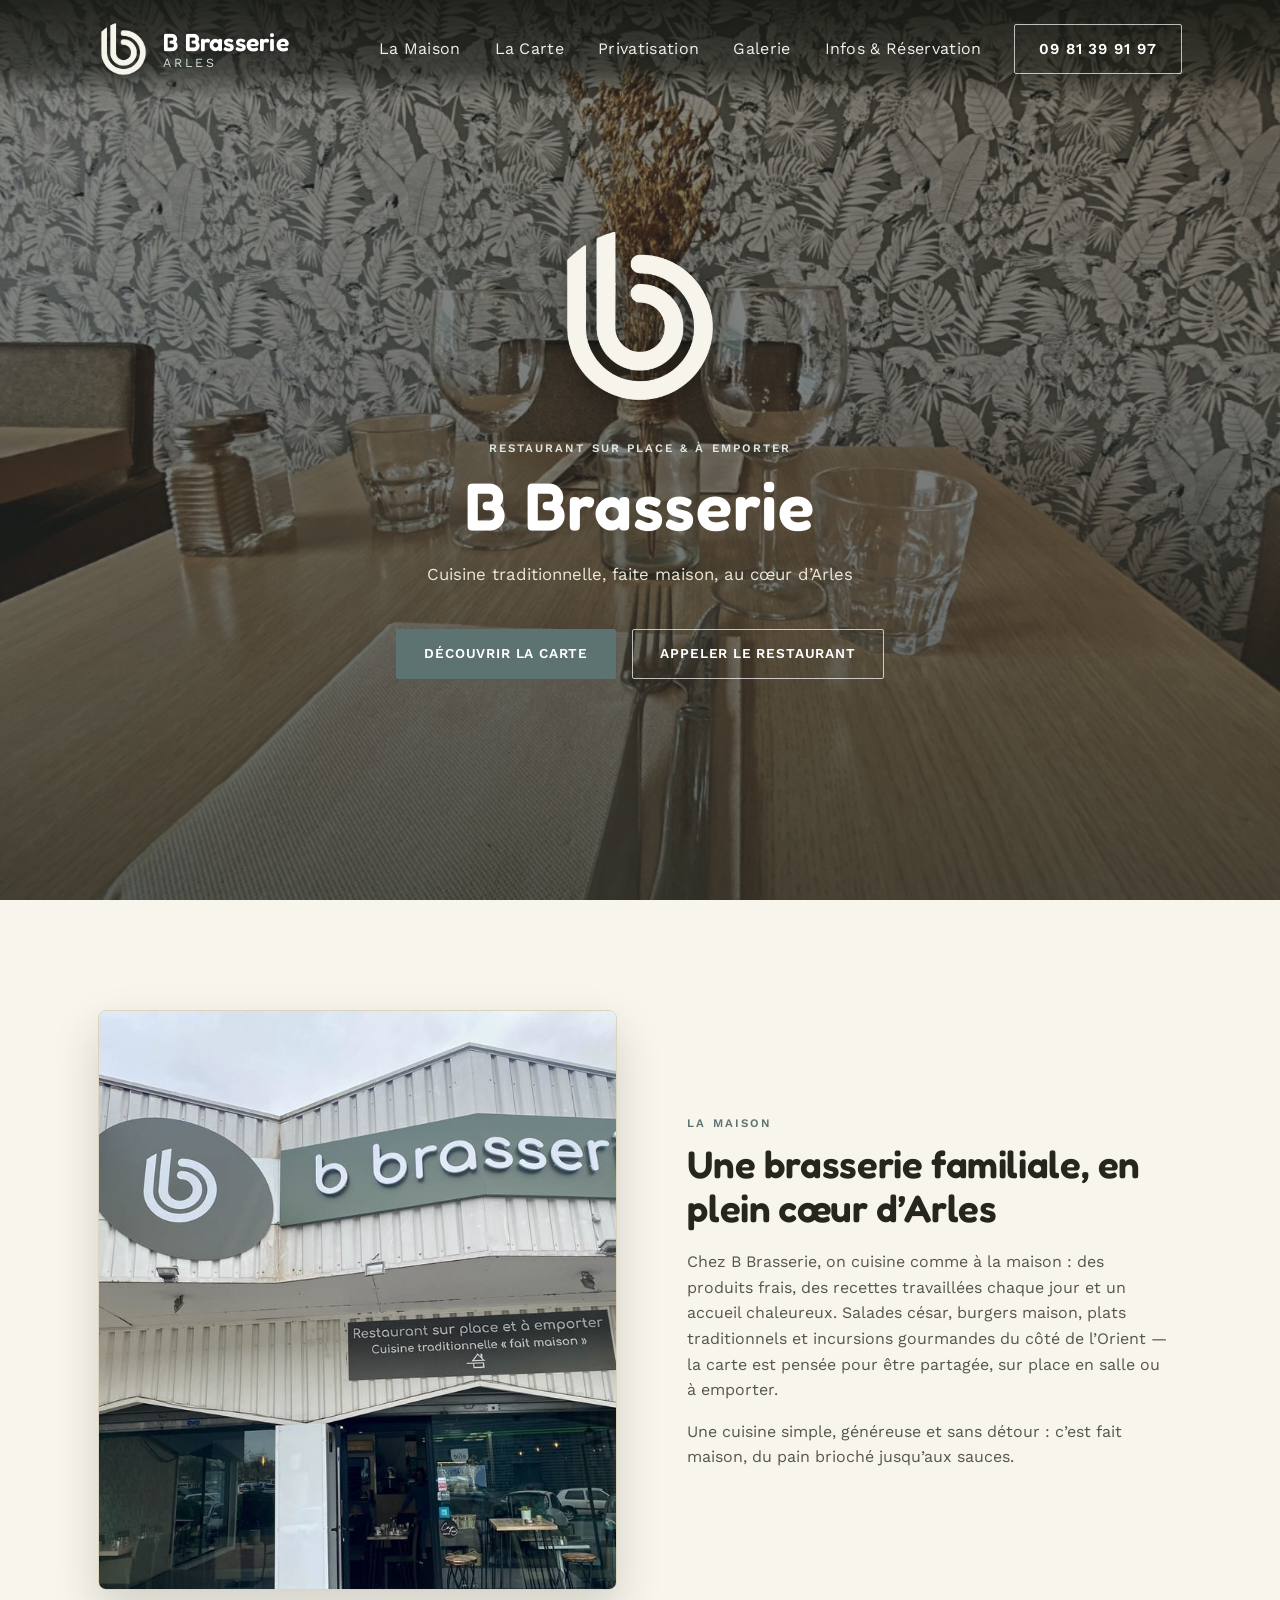
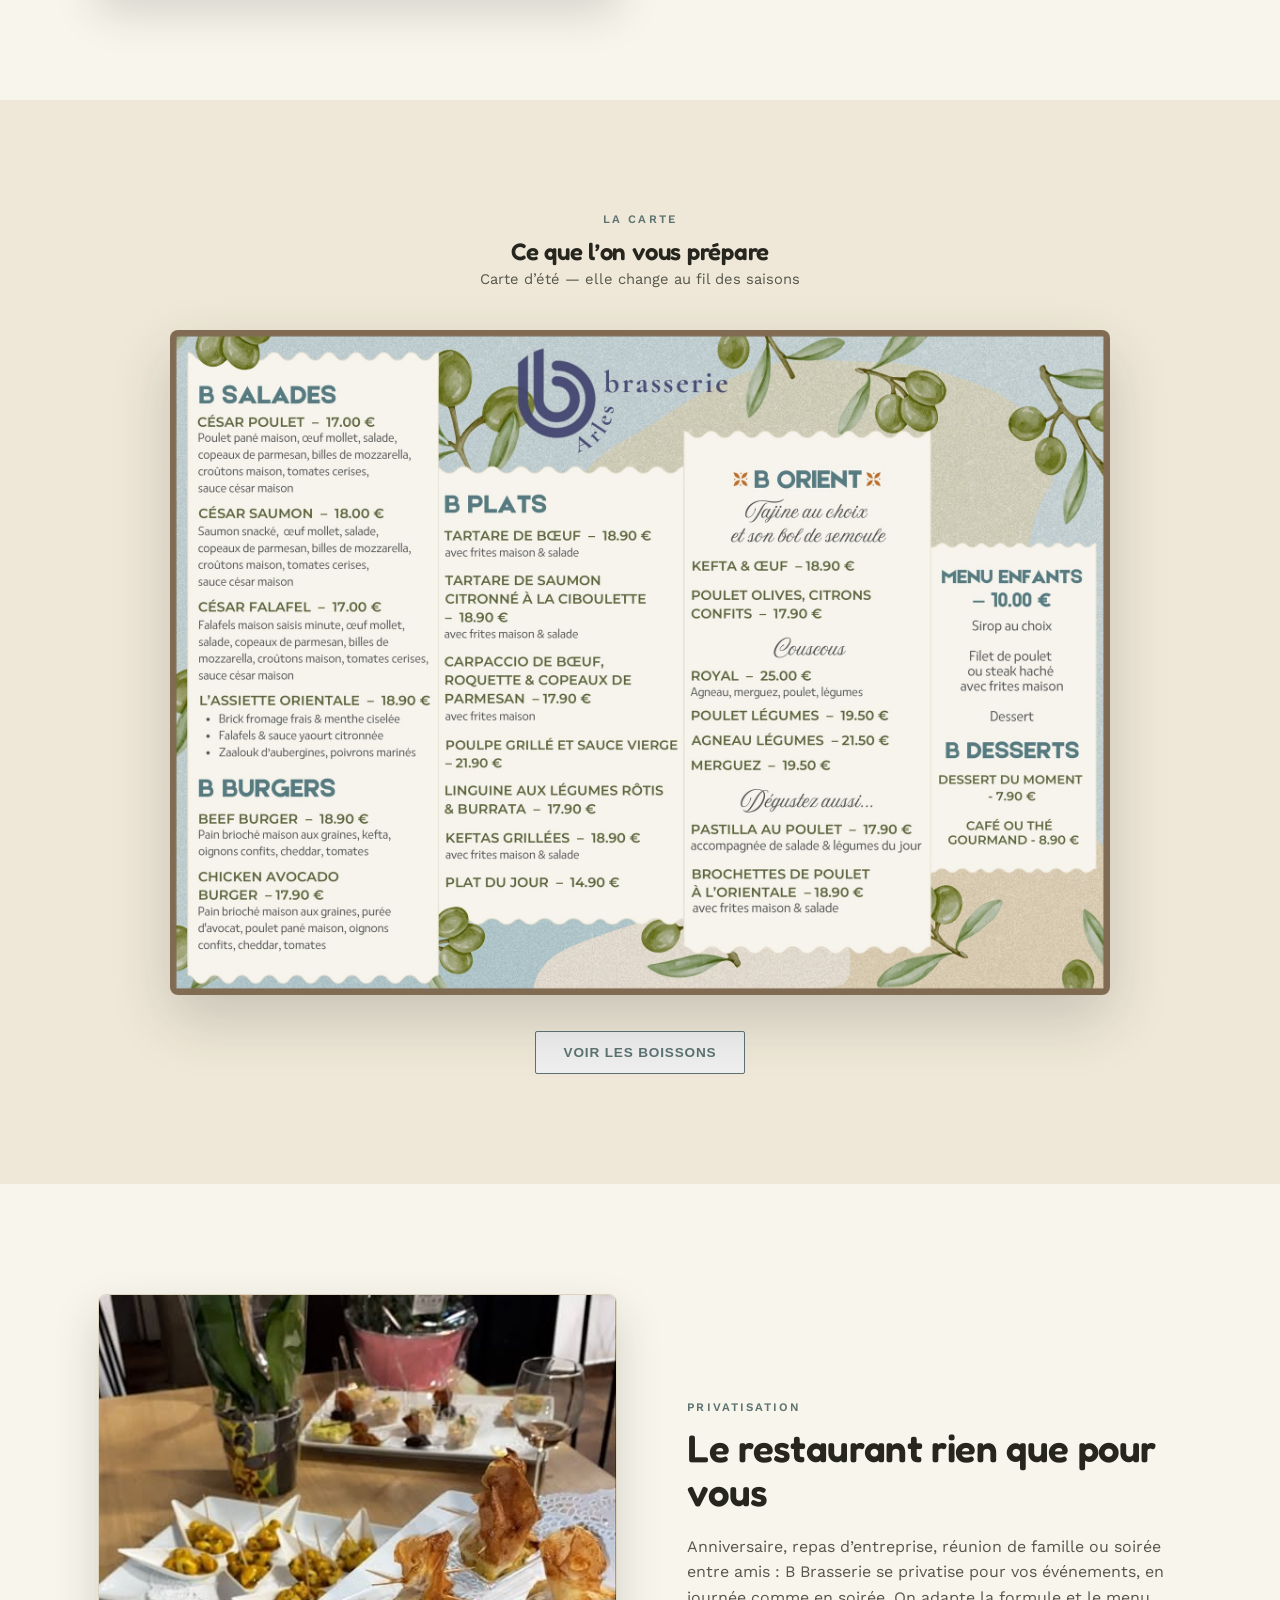
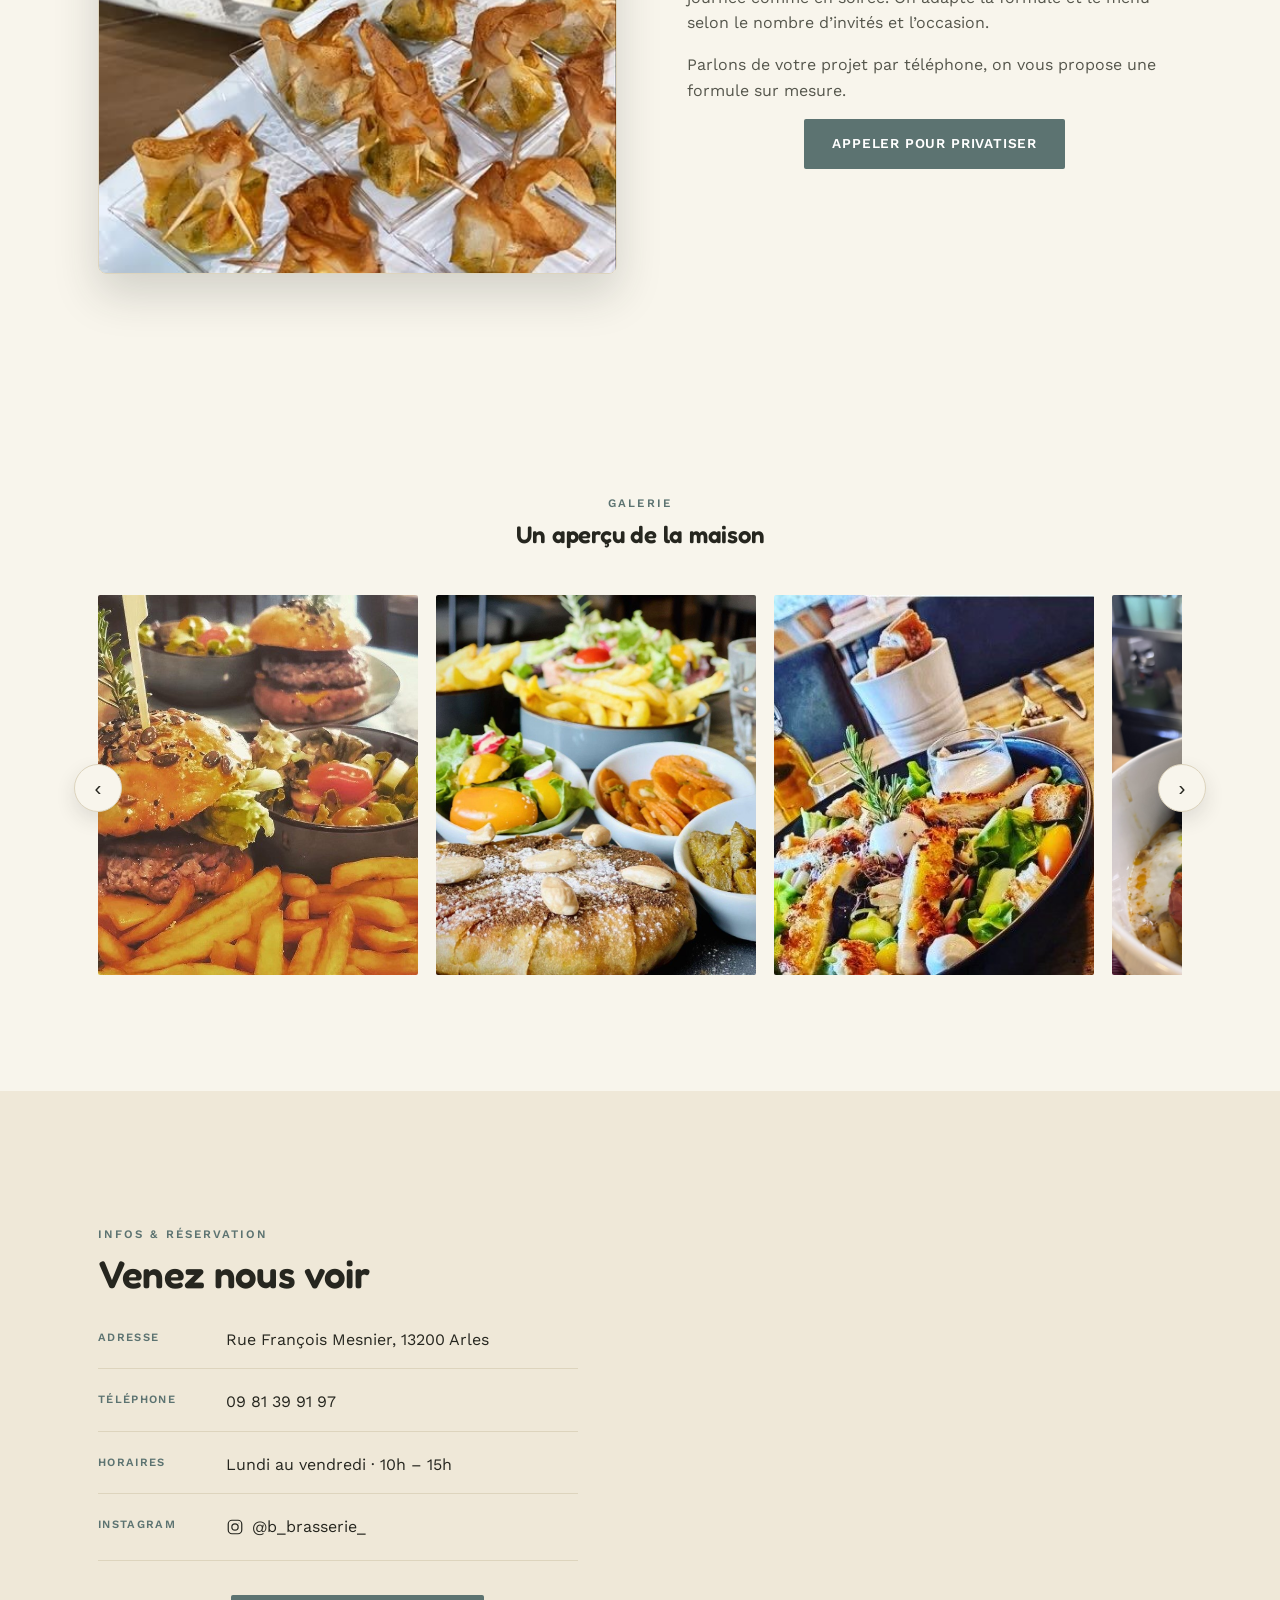
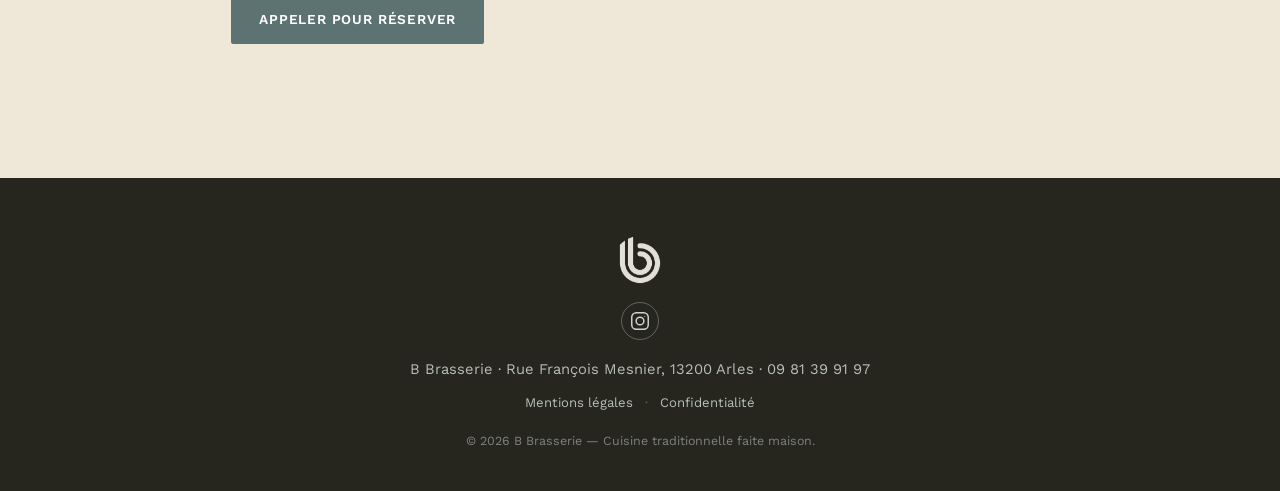
==== index.html @ cde65b8b "Site B Brasserie - version initiale" ====
<!DOCTYPE html>
<html lang="fr">
<head>
<meta charset="UTF-8">
<meta name="viewport" content="width=device-width, initial-scale=1.0">
<title>B Brasserie — Restaurant à Arles</title>
<meta name="description" content="B Brasserie, restaurant à Arles. Cuisine traditionnelle faite maison, sur place et à emporter. Salades, burgers, plats, cuisine d'Orient et desserts maison.">
<link rel="icon" type="image/png" href="images/logo-ink.png">
<link rel="preconnect" href="https://fonts.googleapis.com">
<link rel="preconnect" href="https://fonts.gstatic.com" crossorigin>
<link href="https://fonts.googleapis.com/css2?family=Fredoka:wght@400;500;600;700&family=Work+Sans:wght@300;400;500;600&display=swap" rel="stylesheet">
<link rel="stylesheet" href="css/style.css">
</head>
<body>

<header class="site-header" id="site-header">
  <div class="wrap header-inner">
    <a href="#accueil" class="brand">
      <img src="images/logo-cream.png" alt="B Brasserie" class="brand-mark brand-mark-light">
      <img src="images/logo-ink.png" alt="" aria-hidden="true" class="brand-mark brand-mark-dark">
      <span class="brand-text">
        <span class="brand-name">B Brasserie</span>
        <span class="brand-place">Arles</span>
      </span>
    </a>

    <nav class="main-nav" id="main-nav">
      <a href="#maison">La Maison</a>
      <a href="#carte">La Carte</a>
      <a href="#privatisation">Privatisation</a>
      <a href="#galerie">Galerie</a>
      <a href="#infos">Infos &amp; Réservation</a>
    </nav>

    <a href="tel:0981399197" class="btn btn-ghost header-call">
      <span>09 81 39 91 97</span>
    </a>

    <button class="nav-toggle" id="nav-toggle" aria-label="Ouvrir le menu" aria-expanded="false">
      <span></span><span></span><span></span>
    </button>
  </div>
</header>

<main>

  <!-- HERO -->
  <section class="hero" id="accueil" style="background-image:url('images/salle-1.jpg')">
    <div class="hero-overlay"></div>
    <div class="hero-content">
      <img src="images/logo-cream.png" alt="" class="hero-mark" aria-hidden="true">
      <p class="eyebrow">Restaurant sur place &amp; à emporter</p>
      <h1>B Brasserie</h1>
      <p class="hero-sub">Cuisine traditionnelle, faite maison, au cœur d&rsquo;Arles</p>
      <div class="hero-actions">
        <a href="#carte" class="btn btn-solid">Découvrir la carte</a>
        <a href="tel:0981399197" class="btn btn-outline">Appeler le restaurant</a>
      </div>
    </div>
  </section>

  <!-- LA MAISON -->
  <section class="section" id="maison">
    <div class="wrap split">
      <div class="split-media split-photo">
        <img src="images/facade.jpg" alt="Façade du restaurant B Brasserie à Arles" loading="lazy">
      </div>
      <div class="split-text">
        <p class="eyebrow">La Maison</p>
        <h2>Une brasserie familiale, en plein cœur d&rsquo;Arles</h2>
        <p>Chez B Brasserie, on cuisine comme à la maison&nbsp;: des produits frais, des recettes travaillées chaque jour et un accueil chaleureux. Salades césar, burgers maison, plats traditionnels et incursions gourmandes du côté de l&rsquo;Orient — la carte est pensée pour être partagée, sur place en salle ou à emporter.</p>
        <p>Une cuisine simple, généreuse et sans détour&nbsp;: c&rsquo;est fait maison, du pain brioché jusqu&rsquo;aux sauces.</p>
      </div>
    </div>
  </section>

  <!-- LA CARTE -->
  <section class="section section-alt" id="carte">
    <div class="wrap">
      <p class="eyebrow center">La Carte</p>
      <h2 class="center">Ce que l&rsquo;on vous prépare</h2>
      <p class="center menu-flip-hint">Carte d&rsquo;été &mdash; elle change au fil des saisons</p>

      <div class="menu-flip" id="menu-flip">
        <div class="menu-flip-inner">
          <div class="menu-flip-face menu-flip-front">
            <img src="images/carte-p0.jpg" alt="Carte B Brasserie : salades, burgers, plats et cuisine d&rsquo;Orient" loading="lazy">
          </div>
          <div class="menu-flip-face menu-flip-back">
            <img src="images/carte-p1.jpg" alt="Carte B Brasserie : boissons, bières, vins et cafés" loading="lazy">
          </div>
        </div>
      </div>

      <div class="menu-flip-actions">
        <button type="button" class="btn btn-outline-dark" id="menu-flip-btn" aria-pressed="false">
          <span class="menu-flip-btn-label">Voir les boissons</span>
        </button>
      </div>
    </div>
  </section>

  <!-- PRIVATISATION -->
  <section class="section" id="privatisation">
    <div class="wrap split">
      <div class="split-media split-photo">
        <img src="images/privatisation.jpg" alt="Buffet dressé pour un événement privé chez B Brasserie" loading="lazy">
      </div>
      <div class="split-text">
        <p class="eyebrow">Privatisation</p>
        <h2>Le restaurant rien que pour vous</h2>
        <p>Anniversaire, repas d&rsquo;entreprise, réunion de famille ou soirée entre amis&nbsp;: B Brasserie se privatise pour vos événements, en journée comme en soirée. On adapte la formule et le menu selon le nombre d&rsquo;invités et l&rsquo;occasion.</p>
        <p>Parlons de votre projet par téléphone, on vous propose une formule sur mesure.</p>
        <div class="hero-actions">
          <a href="tel:0981399197" class="btn btn-solid">Appeler pour privatiser</a>
        </div>
      </div>
    </div>
  </section>

  <!-- GALERIE -->
  <section class="section" id="galerie">
    <div class="wrap">
      <p class="eyebrow center">Galerie</p>
      <h2 class="center">Un aperçu de la maison</h2>
      <div class="gallery-wrap">
        <button type="button" class="gallery-arrow gallery-arrow-prev" id="gallery-prev" aria-label="Photo précédente">&#8249;</button>
        <div class="gallery" id="gallery-track">
          <img src="images/burger.jpg" alt="Beef burger et frites maison" loading="lazy">
          <img src="images/plats.jpg" alt="Plats du jour et accompagnements" loading="lazy">
          <img src="images/salade-poulet.jpg" alt="Salade césar au poulet" loading="lazy">
          <img src="images/plat-burrata.jpg" alt="Pâtes burrata, tomates confites et olives" loading="lazy">
          <img src="images/plat-legumes-grilles.jpg" alt="Assiette de légumes grillés et sauce maison" loading="lazy">
          <img src="images/salle-2.jpg" alt="Salle du restaurant B Brasserie" loading="lazy">
          <img src="images/privatisation.jpg" alt="Buffet dressé pour un événement privé" loading="lazy">
        </div>
        <button type="button" class="gallery-arrow gallery-arrow-next" id="gallery-next" aria-label="Photo suivante">&#8250;</button>
      </div>
    </div>
  </section>

  <!-- INFOS & RESERVATION -->
  <section class="section section-alt" id="infos">
    <div class="wrap split split-reverse">
      <div class="split-text">
        <p class="eyebrow">Infos &amp; Réservation</p>
        <h2>Venez nous voir</h2>

        <dl class="info-list">
          <div>
            <dt>Adresse</dt>
            <dd>Rue François Mesnier, 13200 Arles</dd>
          </div>
          <div>
            <dt>Téléphone</dt>
            <dd><a href="tel:0981399197">09 81 39 91 97</a></dd>
          </div>
          <div>
            <dt>Horaires</dt>
            <dd>Lundi au vendredi &middot; 10h &ndash; 15h</dd>
          </div>
          <div>
            <dt>Instagram</dt>
            <dd>
              <a href="https://www.instagram.com/b_brasserie_/" class="social-link-inline" target="_blank" rel="noopener">
                <svg viewBox="0 0 24 24" width="18" height="18" fill="none" stroke="currentColor" stroke-width="1.6" stroke-linecap="round" stroke-linejoin="round"><rect x="3" y="3" width="18" height="18" rx="5"/><circle cx="12" cy="12" r="4.2"/><circle cx="17.2" cy="6.8" r=".6" fill="currentColor" stroke="none"/></svg>
                <span>@b_brasserie_</span>
              </a>
            </dd>
          </div>
        </dl>

        <div class="hero-actions">
          <a href="tel:0981399197" class="btn btn-solid">Appeler pour réserver</a>
        </div>
      </div>

      <div class="split-media">
        <iframe
          title="Localisation de B Brasserie, Rue François Mesnier, Arles"
          src="https://www.google.com/maps?q=Rue+Fran%C3%A7ois+Mesnier,+13200+Arles&output=embed"
          loading="lazy"
          referrerpolicy="no-referrer-when-downgrade">
        </iframe>
      </div>
    </div>
  </section>

</main>

<footer class="site-footer">
  <div class="wrap footer-inner">
    <img src="images/logo-cream.png" alt="B Brasserie" class="footer-mark">
    <a href="https://www.instagram.com/b_brasserie_/" class="social-link" target="_blank" rel="noopener" aria-label="B Brasserie sur Instagram">
      <svg viewBox="0 0 24 24" width="22" height="22" fill="none" stroke="currentColor" stroke-width="1.6" stroke-linecap="round" stroke-linejoin="round"><rect x="3" y="3" width="18" height="18" rx="5"/><circle cx="12" cy="12" r="4.2"/><circle cx="17.2" cy="6.8" r=".6" fill="currentColor" stroke="none"/></svg>
    </a>
    <p>B Brasserie &middot; Rue François Mesnier, 13200 Arles &middot; 09 81 39 91 97</p>
    <p class="footer-links">
      <a href="mentions-legales.html">Mentions légales</a>
      <span aria-hidden="true">&middot;</span>
      <a href="confidentialite.html">Confidentialité</a>
    </p>
    <p class="footer-fine">&copy; <span id="year"></span> B Brasserie — Cuisine traditionnelle faite maison.</p>
  </div>
</footer>

<script src="js/script.js"></script>
</body>
</html>
---- css/style.css ----
/* ---------- Tokens ---------- */
:root{
  --ink: #26261f;
  --ink-soft: #55564c;
  --cream: #f8f5ec;
  --cream-2: #efe8d8;
  --sage: #5c7371;
  --sage-dark: #435a58;
  --sage-light: #93a9a4;
  --line: #ddd4bd;
  --serif: "Fredoka", "Work Sans", sans-serif;
  --sans: "Work Sans", "Helvetica Neue", Arial, sans-serif;
  --container: 1140px;
  --radius: 2px;
}

*, *::before, *::after{ box-sizing: border-box; }
html{ scroll-behavior: smooth; }
body{
  margin:0;
  font-family: var(--sans);
  color: var(--ink);
  background: var(--cream);
  font-weight: 400;
  line-height: 1.6;
  -webkit-font-smoothing: antialiased;
}
img{ max-width:100%; display:block; }
a{ color: inherit; text-decoration: none; }
h1,h2,h3{ font-family: var(--serif); font-weight: 600; line-height: 1.15; margin: 0 0 .5em; color: var(--ink); letter-spacing: -.01em; }
p{ margin: 0 0 1em; color: var(--ink-soft); }

.wrap{
  max-width: var(--container);
  margin: 0 auto;
  padding: 0 28px;
}

.eyebrow{
  font-family: var(--sans);
  text-transform: uppercase;
  letter-spacing: .18em;
  font-size: .72rem;
  color: var(--sage);
  font-weight: 600;
  margin-bottom: .8em;
}
.center{ text-align:center; }
h2.center{ max-width: 640px; margin-left:auto; margin-right:auto; }

/* ---------- Buttons ---------- */
.btn{
  display:inline-flex;
  align-items:center;
  justify-content:center;
  padding: .95em 2em;
  font-size: .85rem;
  letter-spacing: .06em;
  text-transform: uppercase;
  font-weight: 600;
  border-radius: var(--radius);
  border: 1px solid transparent;
  transition: background .25s ease, color .25s ease, border-color .25s ease;
  cursor:pointer;
}
.btn-solid{ background: var(--sage); color:#fff; }
.btn-solid:hover{ background: var(--sage-dark); }
.btn-outline{ border-color: rgba(255,255,255,.7); color:#fff; }
.btn-outline:hover{ background: rgba(255,255,255,.12); }
.btn-outline-dark{ border-color: var(--sage); color: var(--sage); }
.btn-outline-dark:hover{ background: var(--sage); color:#fff; }
.btn-ghost{ border-color: var(--line); color: var(--ink); padding: .6em 1.3em; font-size:.78rem; }
.btn-ghost:hover{ border-color: var(--sage); color: var(--sage); }

/* ---------- Header ---------- */
.site-header{
  position: fixed;
  top:0; left:0; right:0;
  z-index: 100;
  background: linear-gradient(to bottom, rgba(20,22,17,.85) 0%, rgba(20,22,17,.55) 70%, rgba(20,22,17,0) 100%);
  transition: background .3s ease, box-shadow .3s ease, padding .3s ease;
  padding: 20px 0;
}
.site-header.is-scrolled{
  background: rgba(248,245,236,.95);
  backdrop-filter: blur(6px);
  box-shadow: 0 1px 0 var(--line);
  padding: 14px 0;
}
.header-inner{
  display:flex;
  align-items:center;
  gap: 32px;
}
.brand{ display:flex; align-items:center; gap:14px; margin-right:auto; }
.brand-mark{ height:58px; width:auto; object-fit:contain; transition: height .3s ease; filter: drop-shadow(0 1px 6px rgba(0,0,0,.35)); }
.brand-mark-dark{ display:none; filter:none; }
.site-header.is-scrolled .brand-mark{ height:46px; }
.site-header.is-scrolled .brand-mark-light{ display:none; }
.site-header.is-scrolled .brand-mark-dark{ display:block; }
.brand-text{ display:flex; flex-direction:column; line-height:1.15; }
.brand-name{ font-family: var(--serif); font-size: 1.55rem; font-weight:600; letter-spacing:.01em; color:#fff; transition: color .3s ease; text-shadow: 0 1px 6px rgba(0,0,0,.35); }
.site-header.is-scrolled .brand-name{ text-shadow:none; }
.brand-place{ font-size:.78rem; letter-spacing:.24em; text-transform:uppercase; color: #cfe0da; transition: color .3s ease; }

.main-nav{ display:flex; gap: 34px; }
.main-nav a{
  font-size:1rem;
  letter-spacing:.02em;
  color: rgba(255,255,255,.92);
  position:relative;
  padding: 4px 0;
  transition: color .3s ease;
}
.main-nav a:hover{ color: #fff; }

.header-call{ white-space:nowrap; border-color: rgba(255,255,255,.7); color:#fff; font-size:.95rem; padding: .75em 1.6em; }

.nav-toggle{
  display:none;
  flex-direction:column;
  justify-content:center;
  gap:6px;
  width:40px; height:40px;
  background:none; border:none; cursor:pointer;
  padding:0;
}
.nav-toggle span{ display:block; height:3px; background: #fff; border-radius:2px; transition: background .3s ease; }

/* Scrolled (solid) header state */
.site-header.is-scrolled .brand-name{ color: var(--ink); }
.site-header.is-scrolled .brand-place{ color: var(--sage); }
.site-header.is-scrolled .main-nav a{ color: var(--ink-soft); }
.site-header.is-scrolled .main-nav a:hover{ color: var(--sage-dark); }
.site-header.is-scrolled .header-call{ border-color: var(--line); color: var(--ink); }
.site-header.is-scrolled .nav-toggle span{ background: var(--ink); }

/* ---------- Hero ---------- */
.hero{
  position:relative;
  min-height: 100vh;
  background-size: cover;
  background-position: center;
  display:flex;
  align-items:center;
  justify-content:center;
  text-align:center;
  color:#fff;
}
.hero-overlay{
  position:absolute; inset:0;
  background: linear-gradient(180deg, rgba(38,44,40,.55) 0%, rgba(38,44,40,.62) 55%, rgba(38,44,40,.78) 100%);
}
.hero-content{
  position:relative;
  z-index:2;
  max-width: 620px;
  padding: 0 24px;
  display:flex;
  flex-direction:column;
  align-items:center;
}
.hero-mark{ height:190px; width:auto; object-fit:contain; margin-bottom: 28px; filter: drop-shadow(0 2px 14px rgba(0,0,0,.4)); }
.hero .eyebrow{ color: #dfe6e2; }
.hero h1{
  color:#fff;
  font-size: clamp(2.6rem, 6vw, 4.2rem);
  margin-bottom:.25em;
  letter-spacing:.01em;
}
.hero-sub{
  color: #ece7d8;
  font-size: 1.05rem;
  max-width: 460px;
  margin: 0 auto 2em;
}
.hero-actions{ display:flex; gap:16px; flex-wrap:wrap; justify-content:center; margin-top: .5em; }

/* ---------- Sections ---------- */
.section{ padding: 110px 0; }
.section-alt{ background: var(--cream-2); }

.split{
  display:grid;
  grid-template-columns: 1.05fr 1fr;
  gap: 70px;
  align-items:center;
}
.split-reverse .split-media{ order:2; }
.split-reverse .split-text{ order:1; }
.split-media img, .split-media iframe{
  width:100%;
  height: 460px;
  object-fit:cover;
  border-radius: var(--radius);
  border:0;
}

/* Featured photo treatment (La Maison, Privatisation) */
.split-photo img{
  height: 580px;
  border: 1px solid var(--line);
  border-radius: 8px;
  box-shadow: 0 20px 45px rgba(38,44,40,.18);
}
.split-text h2{ font-size: clamp(1.8rem, 3vw, 2.4rem); max-width: 480px; }
.split-text p{ max-width: 480px; }

/* ---------- Menu flip card ---------- */
.menu-flip-hint{ text-align:center; font-size:.92rem; margin-top:-.6em; margin-bottom:2.6em; }

.menu-flip{
  max-width: 940px;
  margin: 0 auto;
  perspective: 2200px;
}
.menu-flip-inner{
  position:relative;
  width:100%;
  aspect-ratio: 1000 / 707;
  transition: transform .9s cubic-bezier(.4,.15,.2,1);
  transform-style: preserve-3d;
  border-radius: 8px;
  box-shadow: 0 24px 60px rgba(38,44,40,.2);
}
.menu-flip.is-flipped .menu-flip-inner{ transform: rotateY(180deg); }

.menu-flip-face{
  position:absolute;
  inset:0;
  backface-visibility:hidden;
  -webkit-backface-visibility:hidden;
  border-radius:8px;
  overflow:hidden;
  background: var(--cream);
}
.menu-flip-face img{ width:100%; height:100%; object-fit:cover; display:block; }
.menu-flip-back{ transform: rotateY(180deg); }

.menu-flip-actions{ display:flex; justify-content:center; margin-top: 36px; }

/* ---------- Gallery ---------- */
.gallery-wrap{
  position:relative;
  margin-top: 46px;
}
.gallery{
  display:flex;
  gap: 18px;
  overflow-x:auto;
  scroll-snap-type: x mandatory;
  scroll-behavior:smooth;
  padding-bottom: 6px;
  scrollbar-width:none;
}
.gallery::-webkit-scrollbar{ display:none; }
.gallery img{
  flex:0 0 auto;
  width: 320px;
  height: 380px;
  object-fit:cover;
  border-radius: var(--radius);
  scroll-snap-align:start;
  transition: transform .5s ease;
}
.gallery img:hover{ transform: scale(1.03); }

.gallery-arrow{
  position:absolute;
  top:50%;
  translate: 0 -50%;
  width:48px; height:48px;
  border-radius:50%;
  border:1px solid var(--line);
  background: var(--cream);
  color: var(--ink);
  display:flex;
  align-items:center;
  justify-content:center;
  cursor:pointer;
  font-size:1.3rem;
  z-index:2;
  box-shadow: 0 8px 20px rgba(38,44,40,.12);
  transition: background .2s ease, color .2s ease, border-color .2s ease;
}
.gallery-arrow:hover{ background: var(--sage); border-color: var(--sage); color:#fff; }
.gallery-arrow-prev{ left:-24px; }
.gallery-arrow-next{ right:-24px; }

/* ---------- Info list ---------- */
.info-list{
  display:grid;
  gap: 20px;
  margin: 30px 0 34px;
  max-width: 480px;
}
.info-list > div{ display:flex; gap: 18px; border-bottom:1px solid var(--line); padding-bottom:16px; }
.info-list dt{
  font-size:.7rem;
  text-transform:uppercase;
  letter-spacing:.12em;
  color: var(--sage);
  font-weight:600;
  width: 110px;
  flex-shrink:0;
  padding-top:2px;
}
.info-list dd{ margin:0; font-size:1rem; color: var(--ink); }
.info-list dd a:hover{ color: var(--sage-dark); }

.social-link-inline{ display:inline-flex; align-items:center; gap:8px; color: var(--ink); }
.social-link-inline:hover{ color: var(--sage-dark); }

/* ---------- Footer ---------- */
.site-footer{
  background: var(--ink);
  color: #cfd6d1;
  padding: 56px 0 34px;
  text-align:center;
}
.footer-mark{ height:52px; width:auto; object-fit:contain; margin: 0 auto 16px; opacity:.9; }
.social-link{
  display:inline-flex;
  align-items:center;
  justify-content:center;
  width:38px; height:38px;
  border-radius:50%;
  border:1px solid rgba(207,214,209,.35);
  color:#cfd6d1;
  margin-bottom: 18px;
  transition: border-color .2s ease, color .2s ease;
}
.social-link:hover{ color:#fff; border-color: var(--sage-light); }
.footer-inner p{ color:#b7bdb7; margin: 0 0 6px; font-size:.92rem; }
.footer-links{ font-size:.82rem !important; margin-top:10px !important; }
.footer-links a{ color:#b7bdb7; }
.footer-links a:hover{ color:#fff; }
.footer-links span{ color:#5c6560; margin: 0 8px; }
.footer-fine{ font-size:.78rem !important; color:#7c837c !important; margin-top:18px !important; }

/* ---------- Legal pages ---------- */
.legal-page{ padding: 160px 0 110px; }
.legal-page .wrap{ max-width: 760px; }
.legal-page h1{ font-size: clamp(2rem, 4vw, 2.6rem); margin-bottom:.3em; }
.legal-page .updated{ color: var(--sage); font-size:.85rem; margin-bottom: 3em; }
.legal-page h2{ font-size: 1.3rem; margin-top: 2.2em; }
.legal-page p, .legal-page li{ color: var(--ink-soft); }
.legal-page ul{ padding-left: 1.2em; margin: 0 0 1em; }
.legal-page a{ color: var(--sage-dark); text-decoration: underline; }
.legal-page a:hover{ color: var(--sage); }

/* ---------- Responsive ---------- */
@media (max-width: 960px){
  .split{ grid-template-columns: 1fr; gap: 36px; }
  .split-reverse .split-media{ order:1; }
  .split-reverse .split-text{ order:2; }
  .gallery img{ width: 260px; height: 320px; }
  .split-photo img{ height: 440px; }
}

@media (max-width: 800px){
  .main-nav{
    position:absolute;
    top: 100%;
    left:0; right:0;
    background: var(--cream);
    flex-direction:column;
    gap:0;
    padding: 8px 28px 18px;
    box-shadow: 0 8px 16px rgba(0,0,0,.06);
    display:none;
  }
  .main-nav.is-open{ display:flex; }
  .main-nav a{ padding: 12px 0; border-bottom: 1px solid var(--line); color: var(--ink-soft) !important; }
  .header-call{ display:none; }
  .nav-toggle{ display:flex; }
  .section{ padding: 74px 0; }
  .split-media img, .split-media iframe{ height: 300px; }
  .split-photo img{ height: 320px; }
}

@media (max-width: 560px){
  .gallery img{ width: 220px; height: 270px; }
  .gallery-arrow{ width:40px; height:40px; font-size:1.1rem; }
  .gallery-arrow-prev{ left:4px; }
  .gallery-arrow-next{ right:4px; }
  .hero-actions{ flex-direction:column; width:100%; }
  .hero-actions .btn{ width:100%; }
  .info-list > div{ flex-direction:column; gap:4px; }
  .info-list dt{ width:auto; }
}
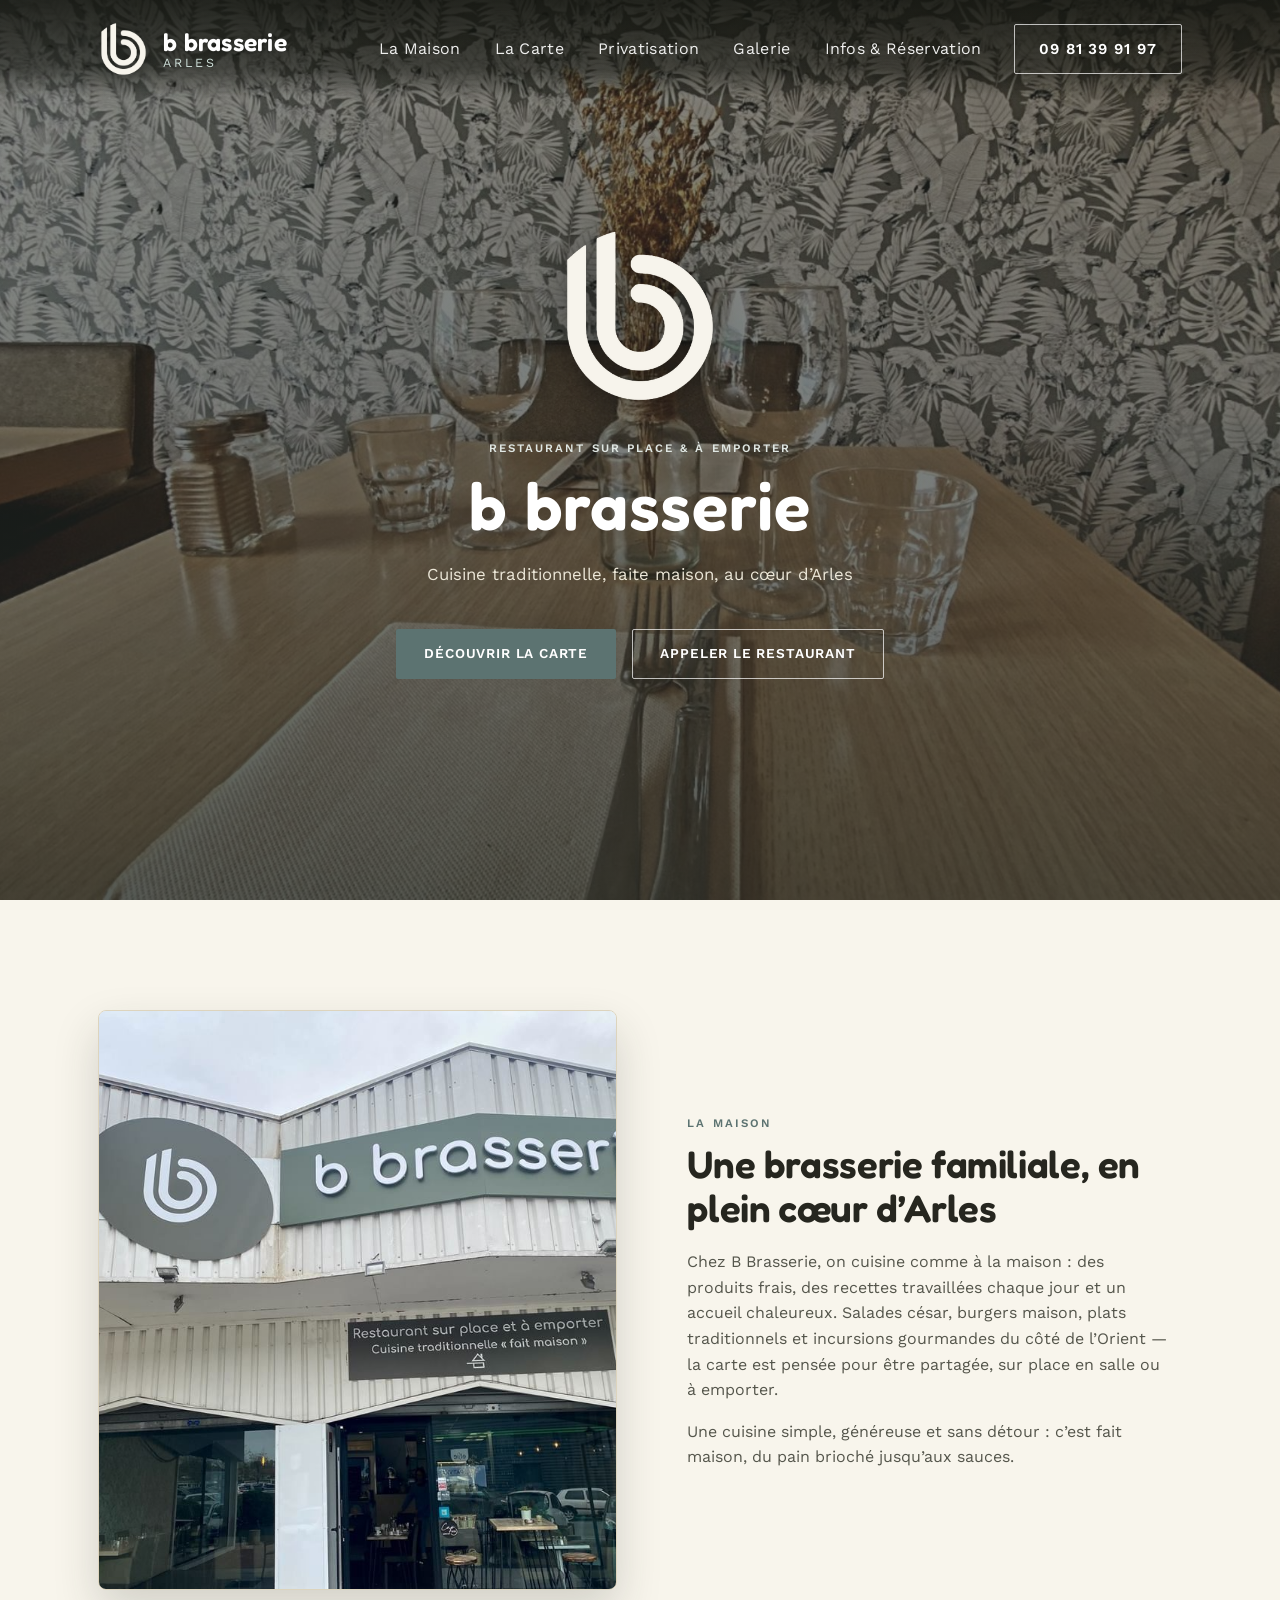
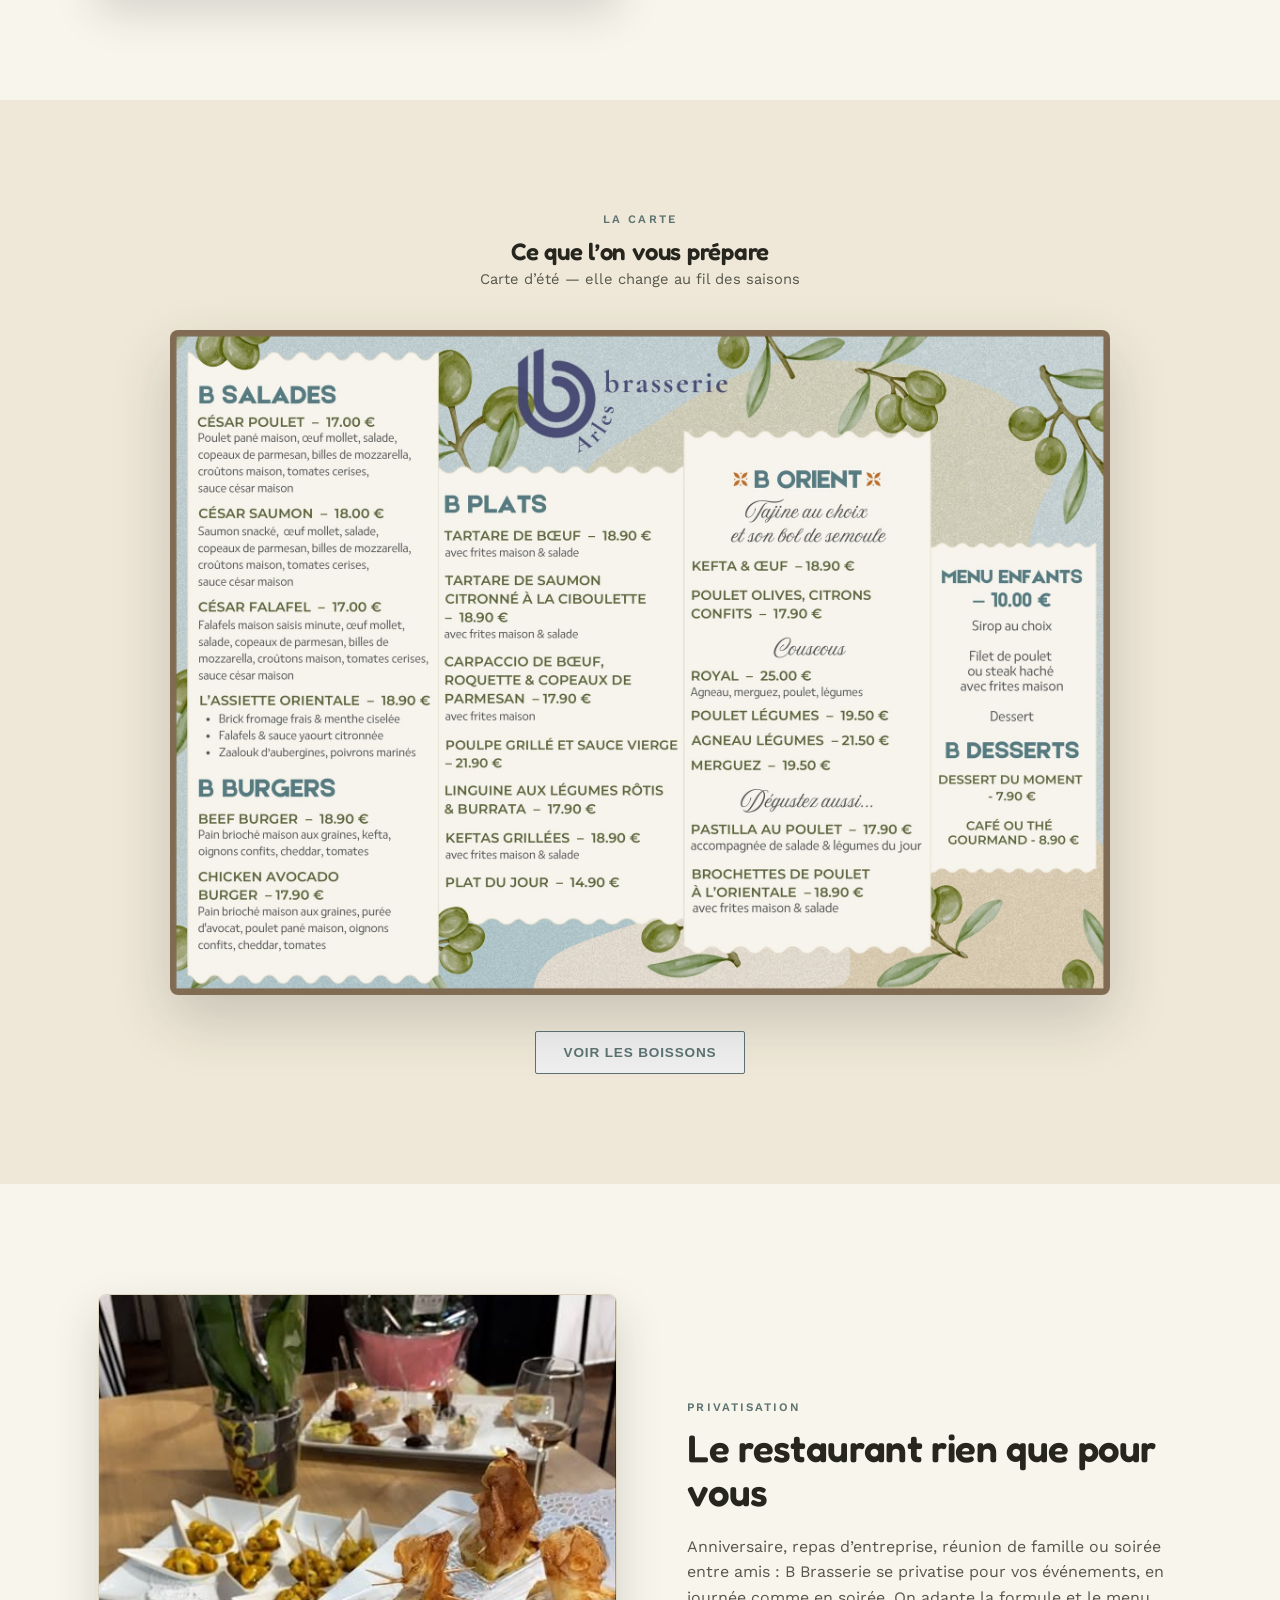
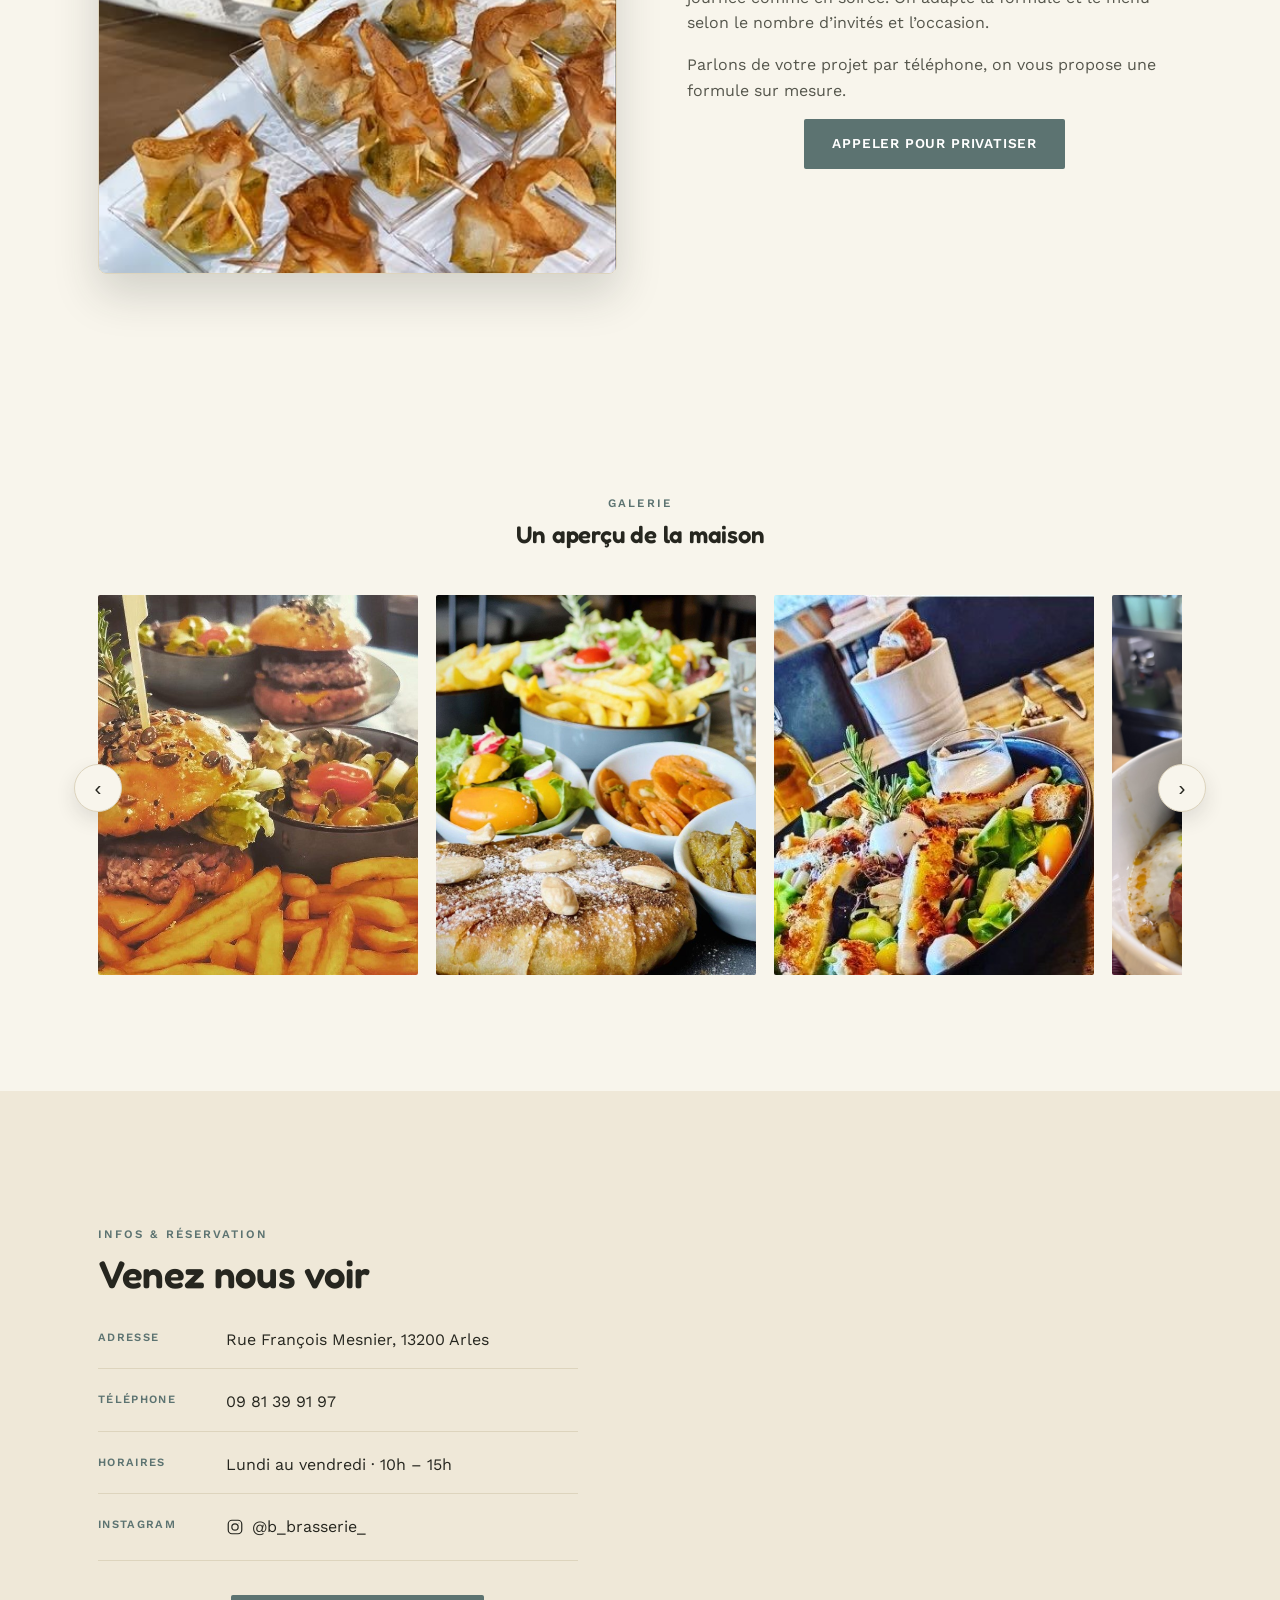
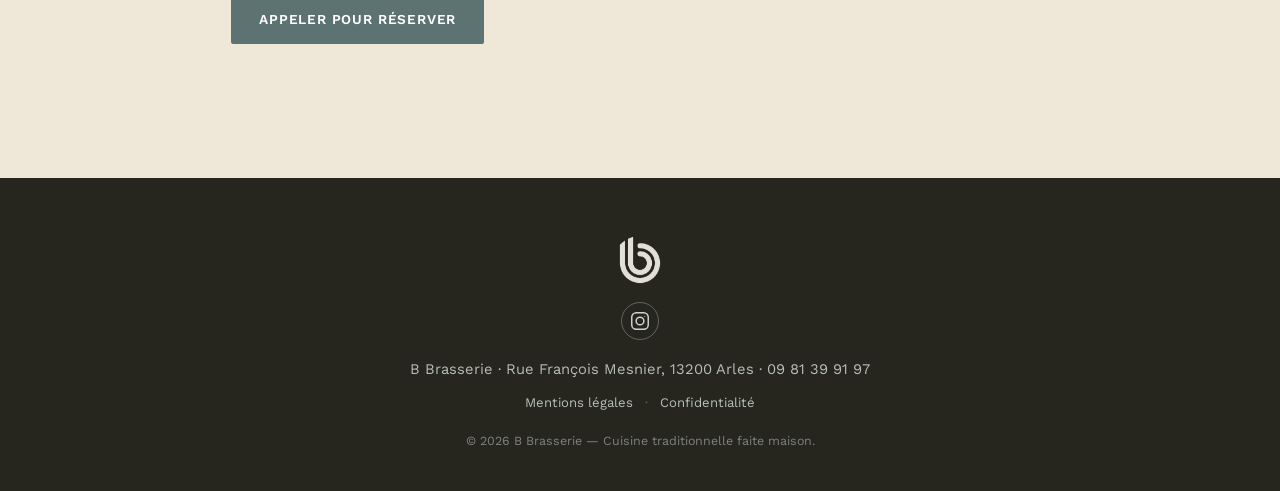
==== commit 292d25fd: "Titre et en-tête en minuscules : b brasserie" ====
--- a/index.html
+++ b/index.html
@@ -10,6 +10,33 @@
 <link rel="preconnect" href="https://fonts.gstatic.com" crossorigin>
 <link href="https://fonts.googleapis.com/css2?family=Fredoka:wght@400;500;600;700&family=Work+Sans:wght@300;400;500;600&display=swap" rel="stylesheet">
 <link rel="stylesheet" href="css/style.css">
+<script type="application/ld+json">
+{
+  "@context": "https://schema.org",
+  "@type": "Restaurant",
+  "name": "B Brasserie",
+  "image": "https://bbrasserie-arles.com/images/facade.jpg",
+  "url": "https://bbrasserie-arles.com",
+  "telephone": "+33981399197",
+  "servesCuisine": ["Française", "Méditerranéenne", "Orientale"],
+  "priceRange": "€€",
+  "menu": "https://bbrasserie-arles.com/#carte",
+  "address": {
+    "@type": "PostalAddress",
+    "streetAddress": "Rue François Mesnier",
+    "addressLocality": "Arles",
+    "postalCode": "13200",
+    "addressCountry": "FR"
+  },
+  "openingHoursSpecification": {
+    "@type": "OpeningHoursSpecification",
+    "dayOfWeek": ["Monday", "Tuesday", "Wednesday", "Thursday", "Friday"],
+    "opens": "10:00",
+    "closes": "15:00"
+  },
+  "sameAs": ["https://www.instagram.com/b_brasserie_/"]
+}
+</script>
 </head>
 <body>
 
@@ -19,7 +46,7 @@
       <img src="images/logo-cream.png" alt="B Brasserie" class="brand-mark brand-mark-light">
       <img src="images/logo-ink.png" alt="" aria-hidden="true" class="brand-mark brand-mark-dark">
       <span class="brand-text">
-        <span class="brand-name">B Brasserie</span>
+        <span class="brand-name">b brasserie</span>
         <span class="brand-place">Arles</span>
       </span>
     </a>
@@ -50,7 +77,7 @@
     <div class="hero-content">
       <img src="images/logo-cream.png" alt="" class="hero-mark" aria-hidden="true">
       <p class="eyebrow">Restaurant sur place &amp; à emporter</p>
-      <h1>B Brasserie</h1>
+      <h1>b brasserie</h1>
       <p class="hero-sub">Cuisine traditionnelle, faite maison, au cœur d&rsquo;Arles</p>
       <div class="hero-actions">
         <a href="#carte" class="btn btn-solid">Découvrir la carte</a>
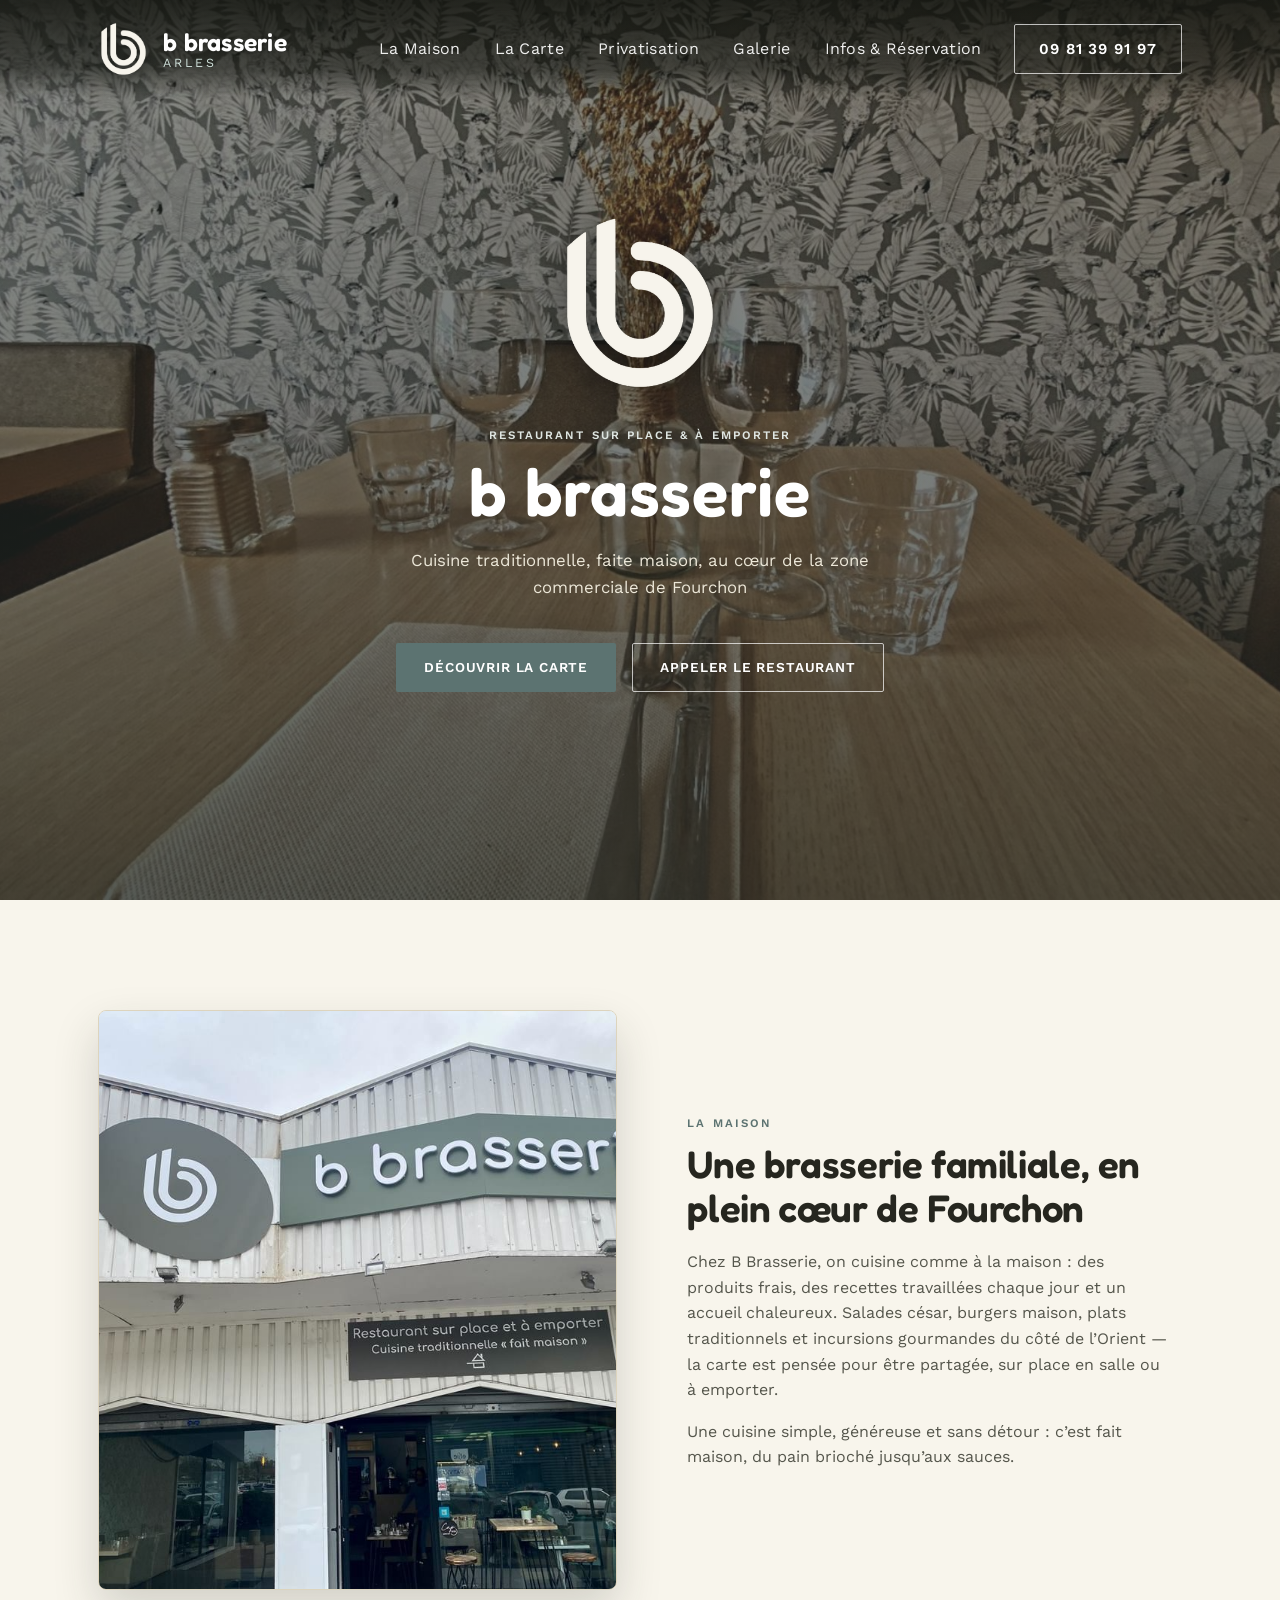
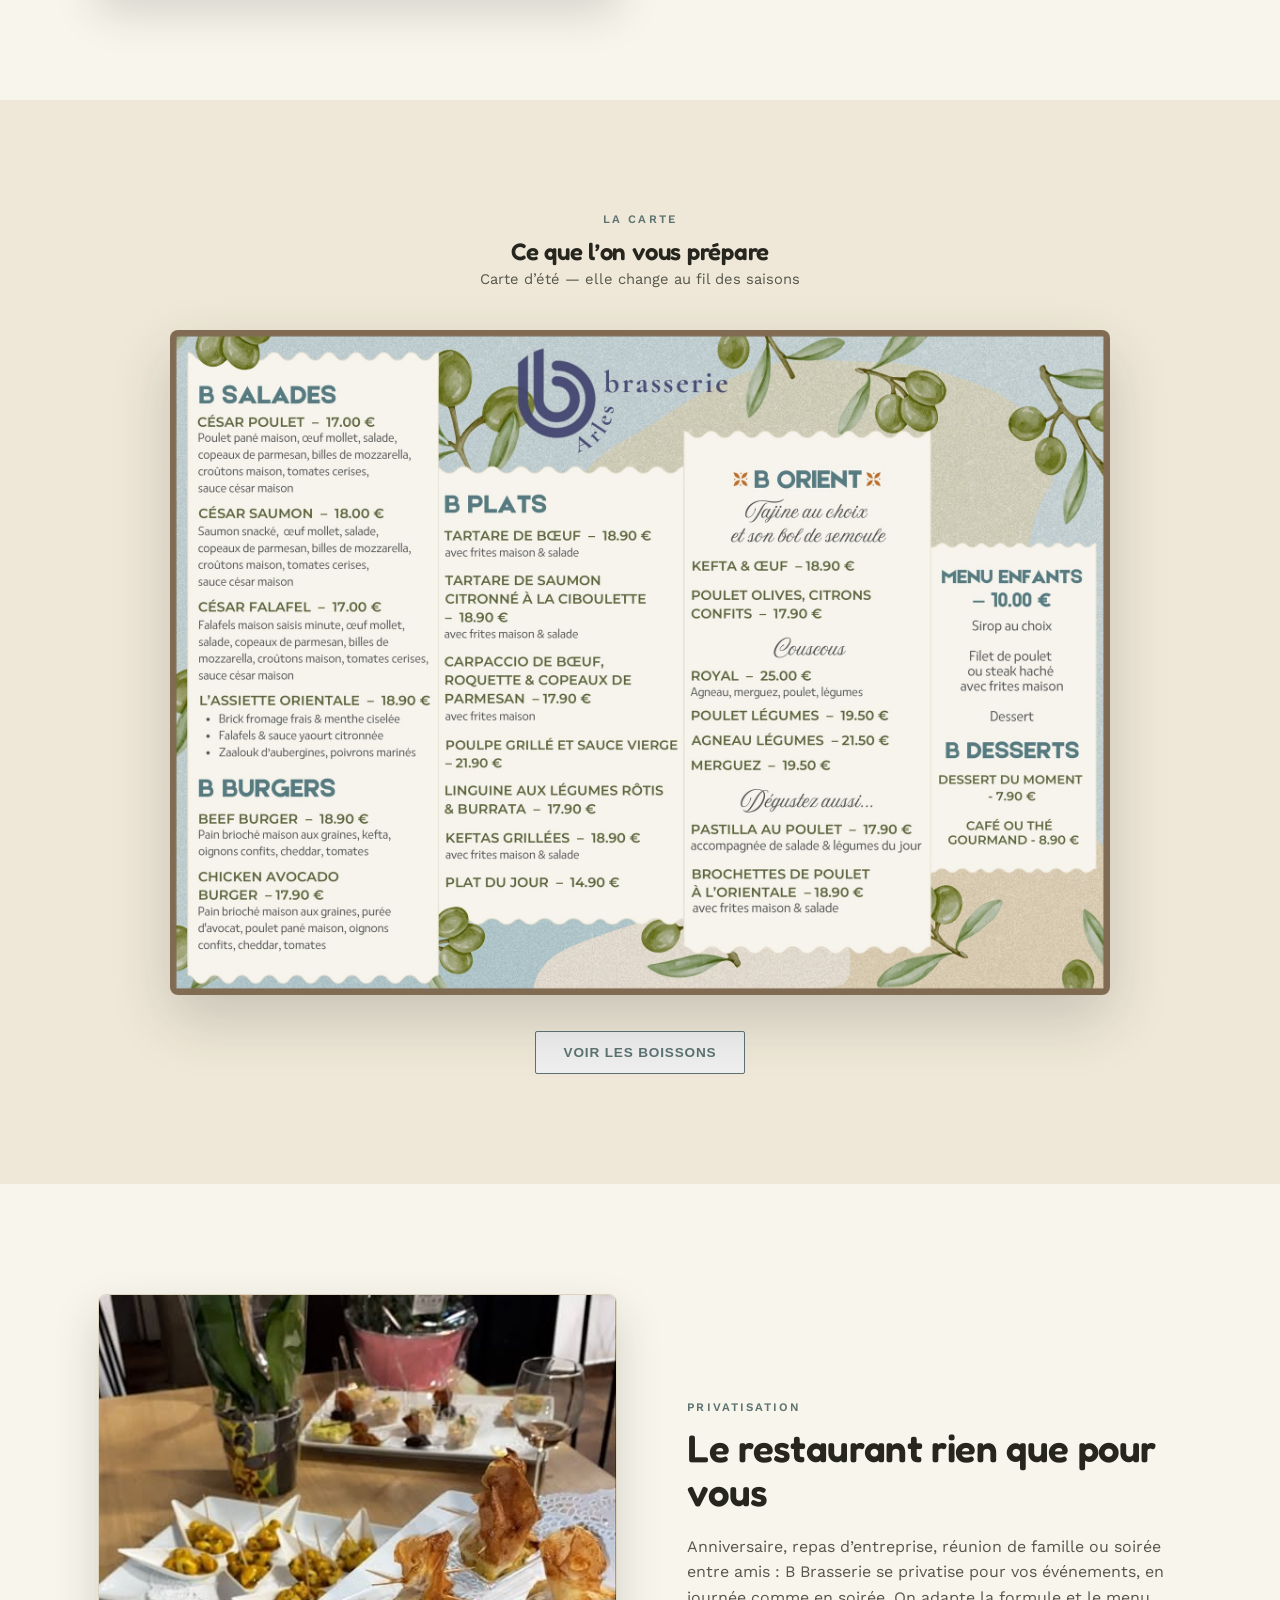
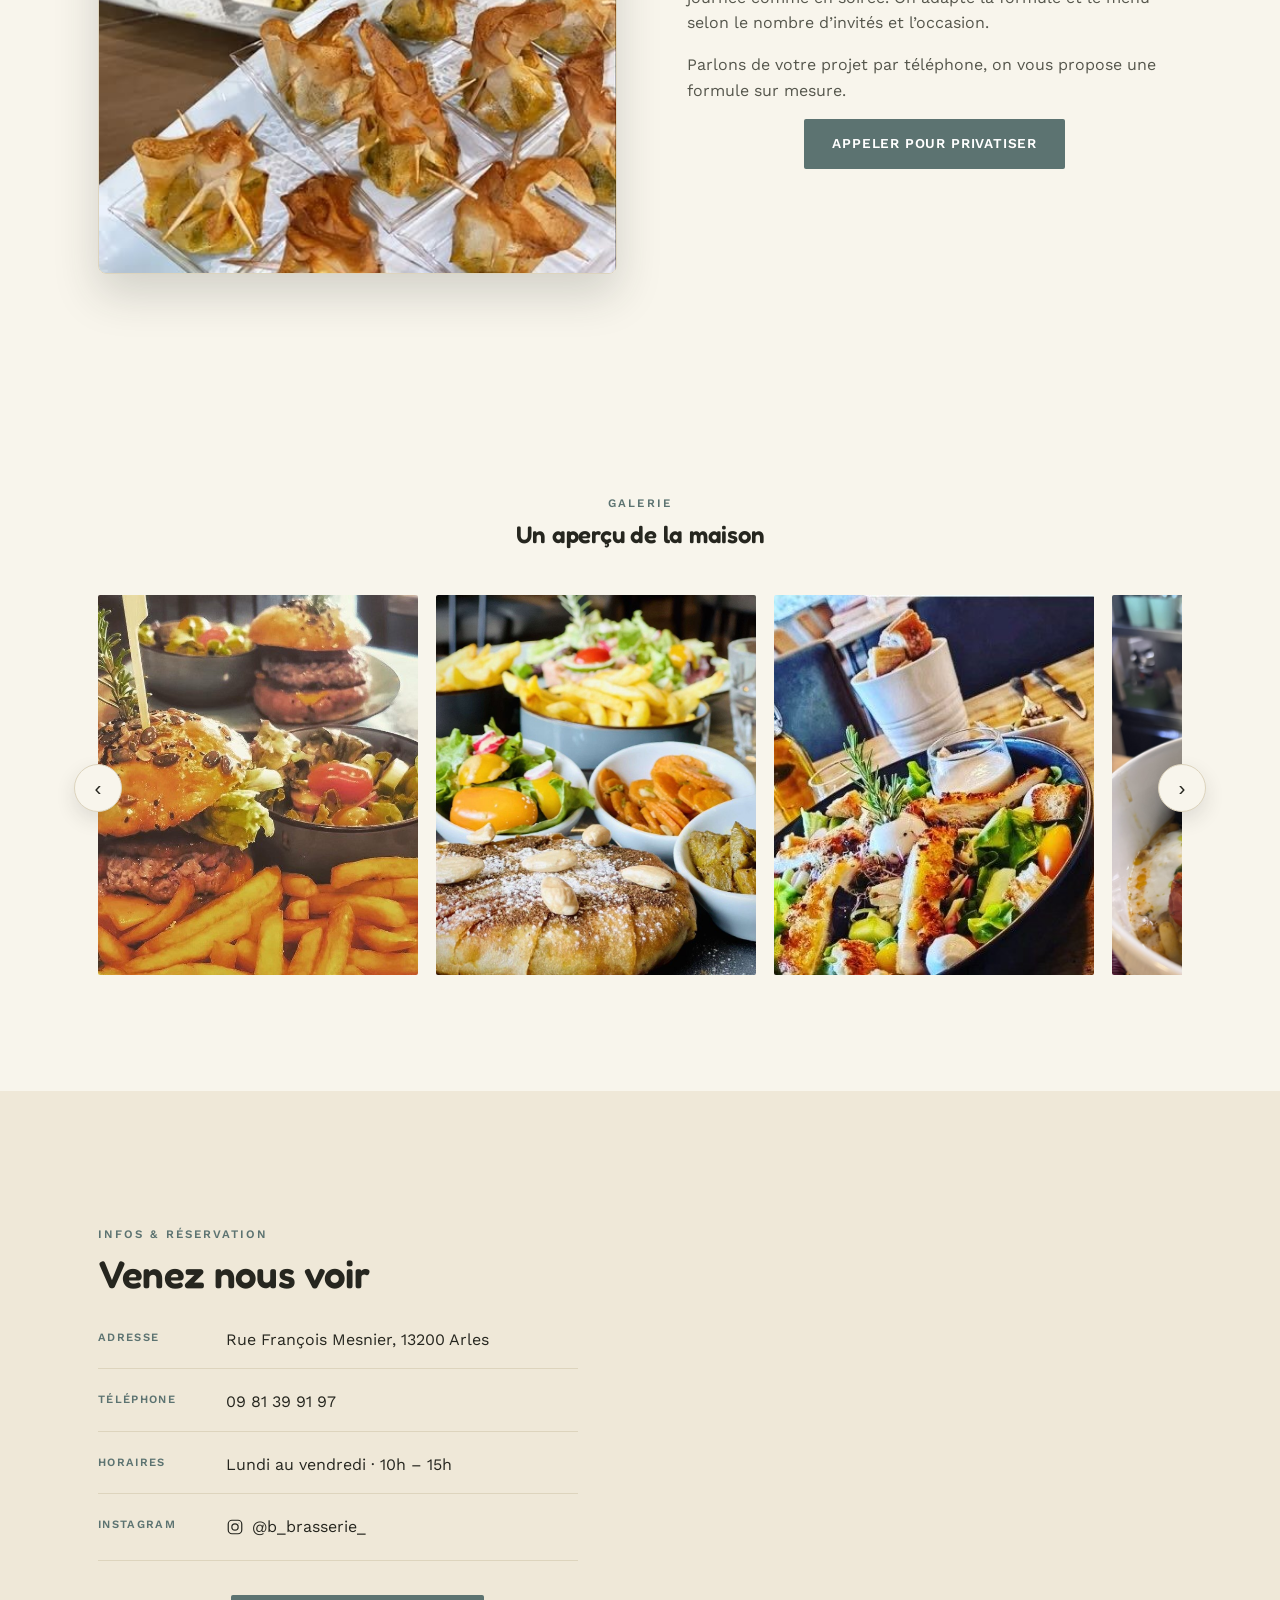
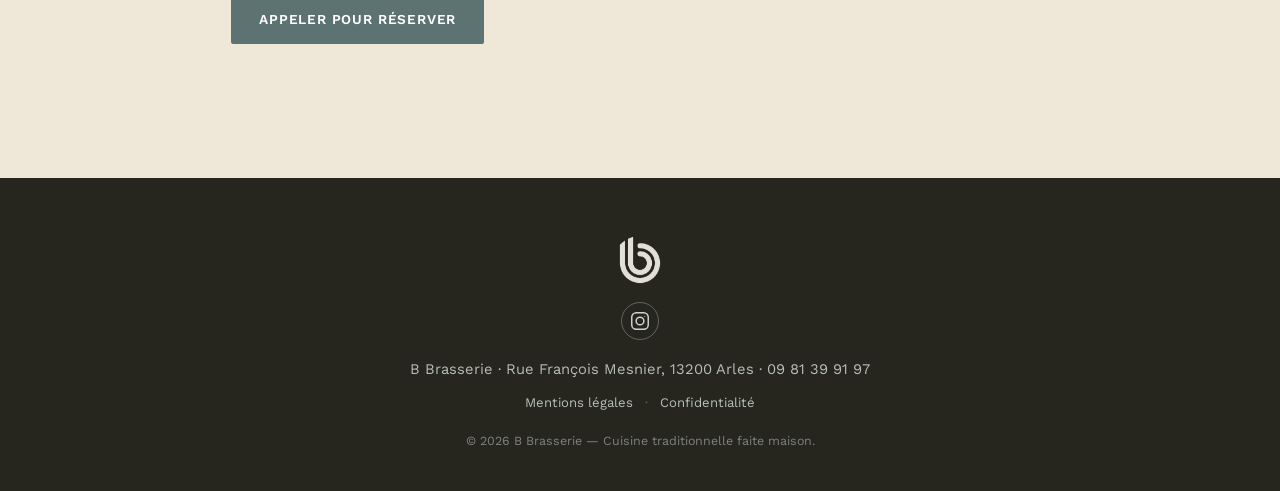
==== commit 1075daae: "Précise la localisation : zone commerciale de Fourchon" ====
--- a/index.html
+++ b/index.html
@@ -78,7 +78,7 @@
       <img src="images/logo-cream.png" alt="" class="hero-mark" aria-hidden="true">
       <p class="eyebrow">Restaurant sur place &amp; à emporter</p>
       <h1>b brasserie</h1>
-      <p class="hero-sub">Cuisine traditionnelle, faite maison, au cœur d&rsquo;Arles</p>
+      <p class="hero-sub">Cuisine traditionnelle, faite maison, au cœur de la zone commerciale de Fourchon</p>
       <div class="hero-actions">
         <a href="#carte" class="btn btn-solid">Découvrir la carte</a>
         <a href="tel:0981399197" class="btn btn-outline">Appeler le restaurant</a>
@@ -94,7 +94,7 @@
       </div>
       <div class="split-text">
         <p class="eyebrow">La Maison</p>
-        <h2>Une brasserie familiale, en plein cœur d&rsquo;Arles</h2>
+        <h2>Une brasserie familiale, en plein cœur de Fourchon</h2>
         <p>Chez B Brasserie, on cuisine comme à la maison&nbsp;: des produits frais, des recettes travaillées chaque jour et un accueil chaleureux. Salades césar, burgers maison, plats traditionnels et incursions gourmandes du côté de l&rsquo;Orient — la carte est pensée pour être partagée, sur place en salle ou à emporter.</p>
         <p>Une cuisine simple, généreuse et sans détour&nbsp;: c&rsquo;est fait maison, du pain brioché jusqu&rsquo;aux sauces.</p>
       </div>
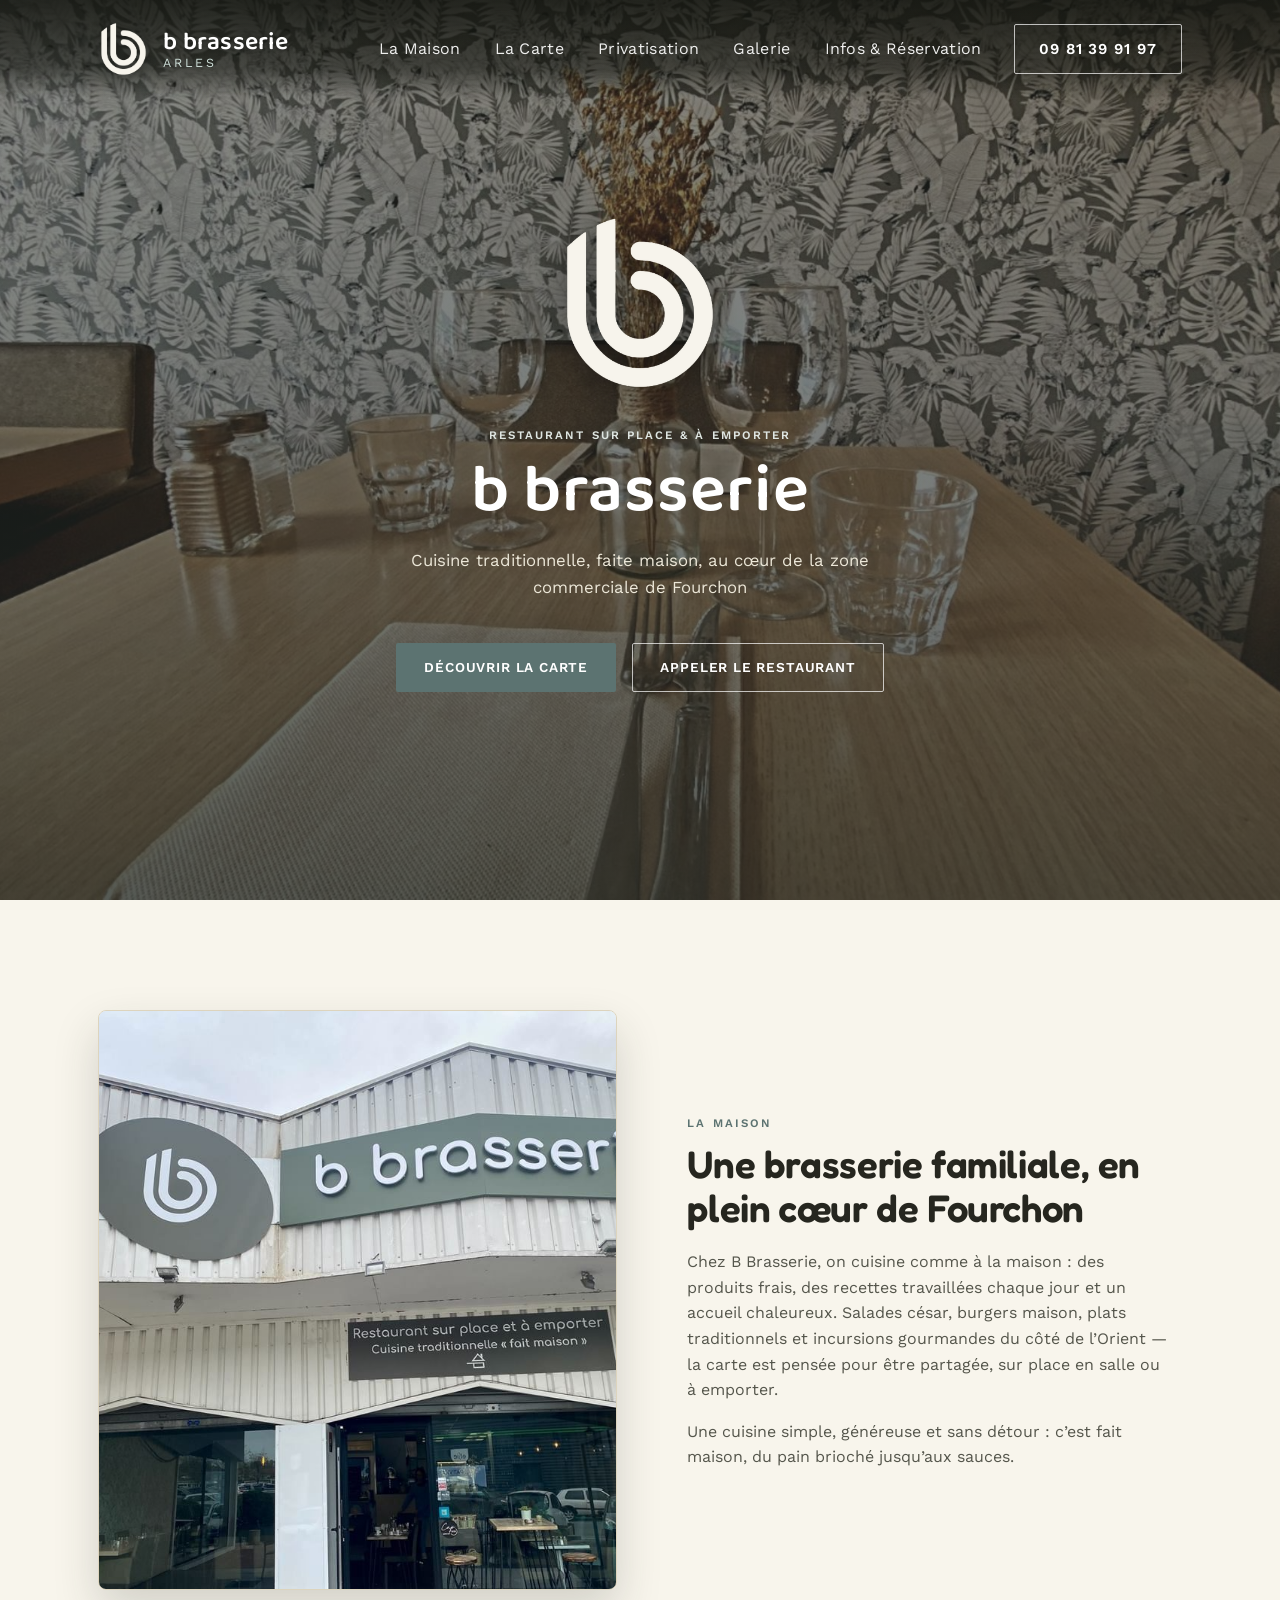
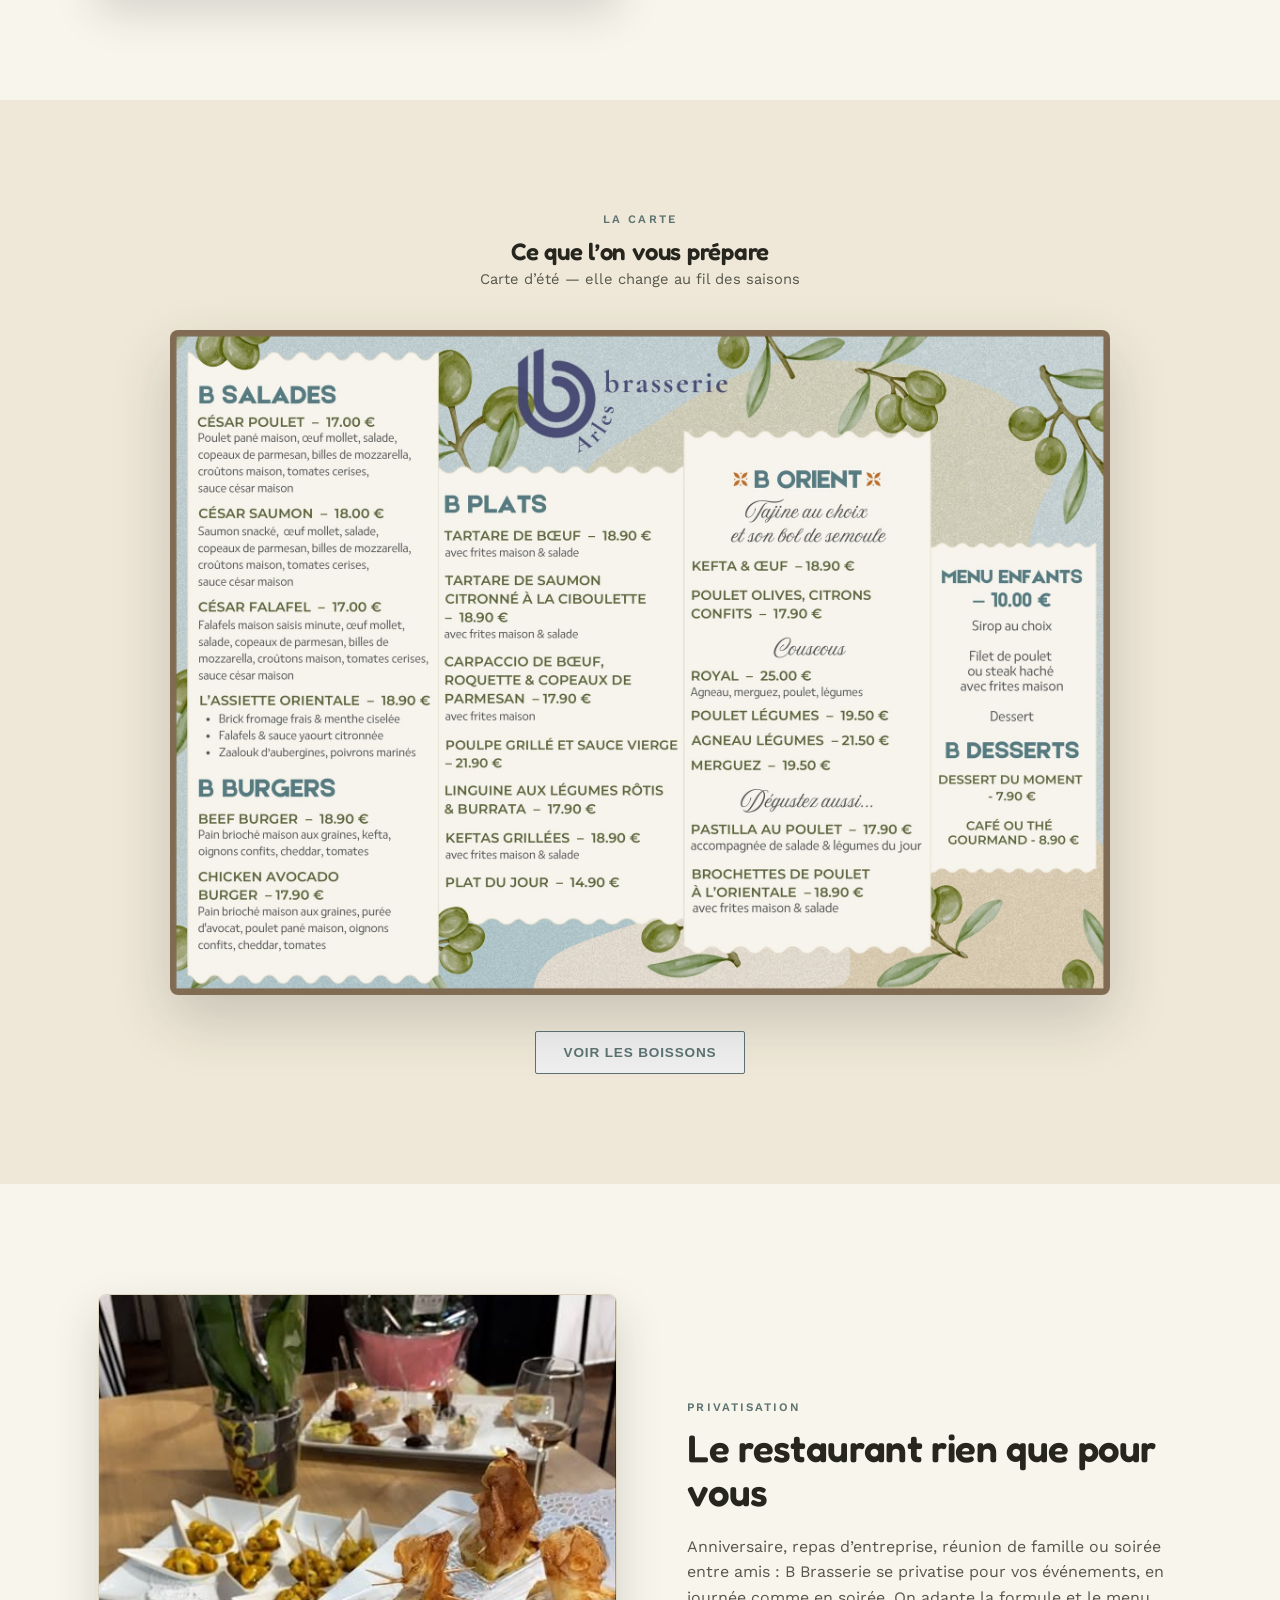
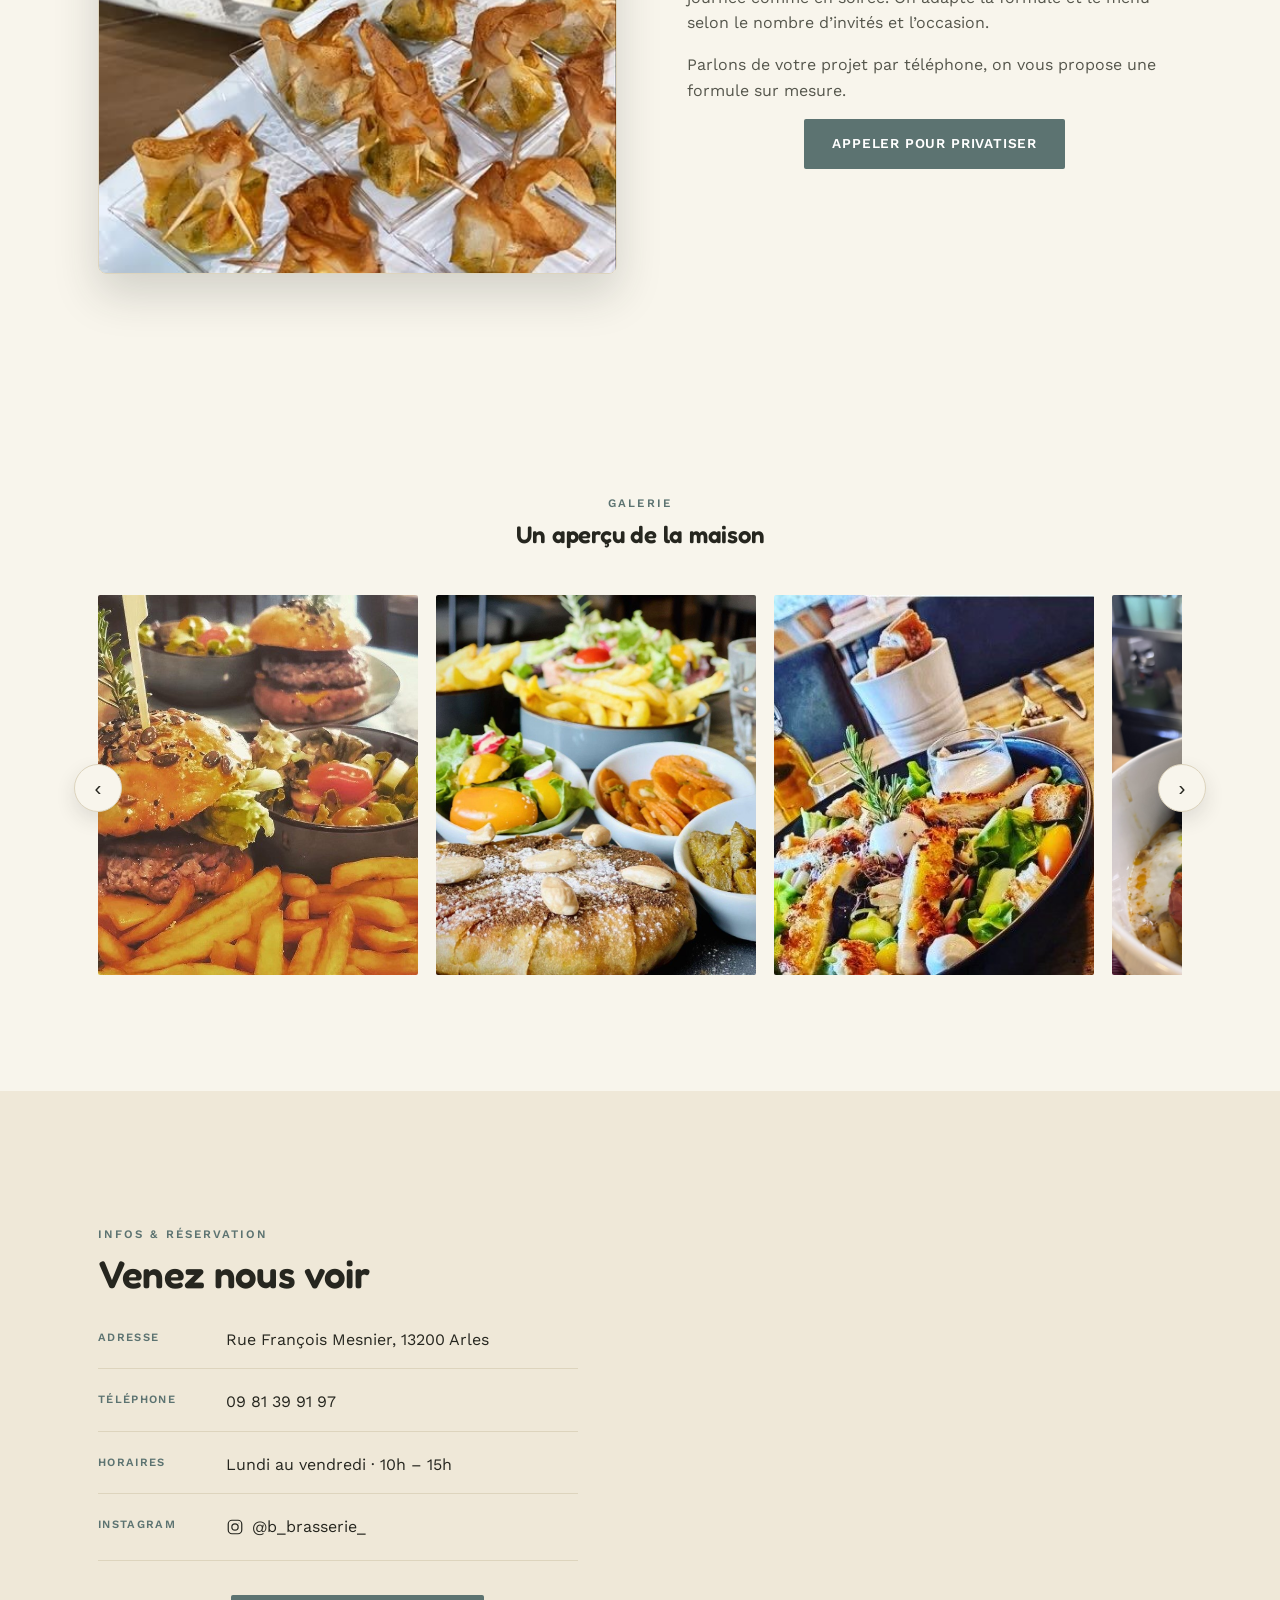
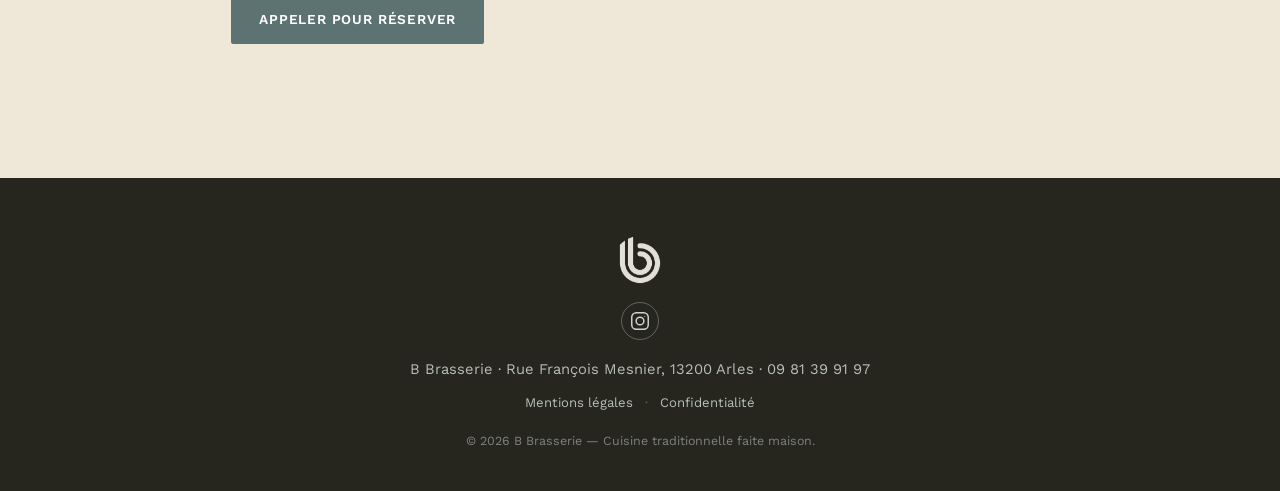
==== commit 01902272: "Utilise Baloo 2 pour le b brasserie du header et du hero" ====
--- a/index.html
+++ b/index.html
@@ -8,7 +8,7 @@
 <link rel="icon" type="image/png" href="images/logo-ink.png">
 <link rel="preconnect" href="https://fonts.googleapis.com">
 <link rel="preconnect" href="https://fonts.gstatic.com" crossorigin>
-<link href="https://fonts.googleapis.com/css2?family=Fredoka:wght@400;500;600;700&family=Work+Sans:wght@300;400;500;600&display=swap" rel="stylesheet">
+<link href="https://fonts.googleapis.com/css2?family=Fredoka:wght@400;500;600;700&family=Baloo+2:wght@600;700&family=Work+Sans:wght@300;400;500;600&display=swap" rel="stylesheet">
 <link rel="stylesheet" href="css/style.css">
 <script type="application/ld+json">
 {
--- a/css/style.css
+++ b/css/style.css
@@ -9,6 +9,7 @@
   --sage-light: #93a9a4;
   --line: #ddd4bd;
   --serif: "Fredoka", "Work Sans", sans-serif;
+  --brand-font: "Baloo 2", "Fredoka", sans-serif;
   --sans: "Work Sans", "Helvetica Neue", Arial, sans-serif;
   --container: 1140px;
   --radius: 2px;
@@ -99,7 +100,7 @@
 .site-header.is-scrolled .brand-mark-light{ display:none; }
 .site-header.is-scrolled .brand-mark-dark{ display:block; }
 .brand-text{ display:flex; flex-direction:column; line-height:1.15; }
-.brand-name{ font-family: var(--serif); font-size: 1.55rem; font-weight:600; letter-spacing:.01em; color:#fff; transition: color .3s ease; text-shadow: 0 1px 6px rgba(0,0,0,.35); }
+.brand-name{ font-family: var(--brand-font); font-size: 1.55rem; font-weight:600; letter-spacing:.01em; color:#fff; transition: color .3s ease; text-shadow: 0 1px 6px rgba(0,0,0,.35); }
 .site-header.is-scrolled .brand-name{ text-shadow:none; }
 .brand-place{ font-size:.78rem; letter-spacing:.24em; text-transform:uppercase; color: #cfe0da; transition: color .3s ease; }
 
@@ -163,6 +164,7 @@
 .hero-mark{ height:190px; width:auto; object-fit:contain; margin-bottom: 28px; filter: drop-shadow(0 2px 14px rgba(0,0,0,.4)); }
 .hero .eyebrow{ color: #dfe6e2; }
 .hero h1{
+  font-family: var(--brand-font);
   color:#fff;
   font-size: clamp(2.6rem, 6vw, 4.2rem);
   margin-bottom:.25em;
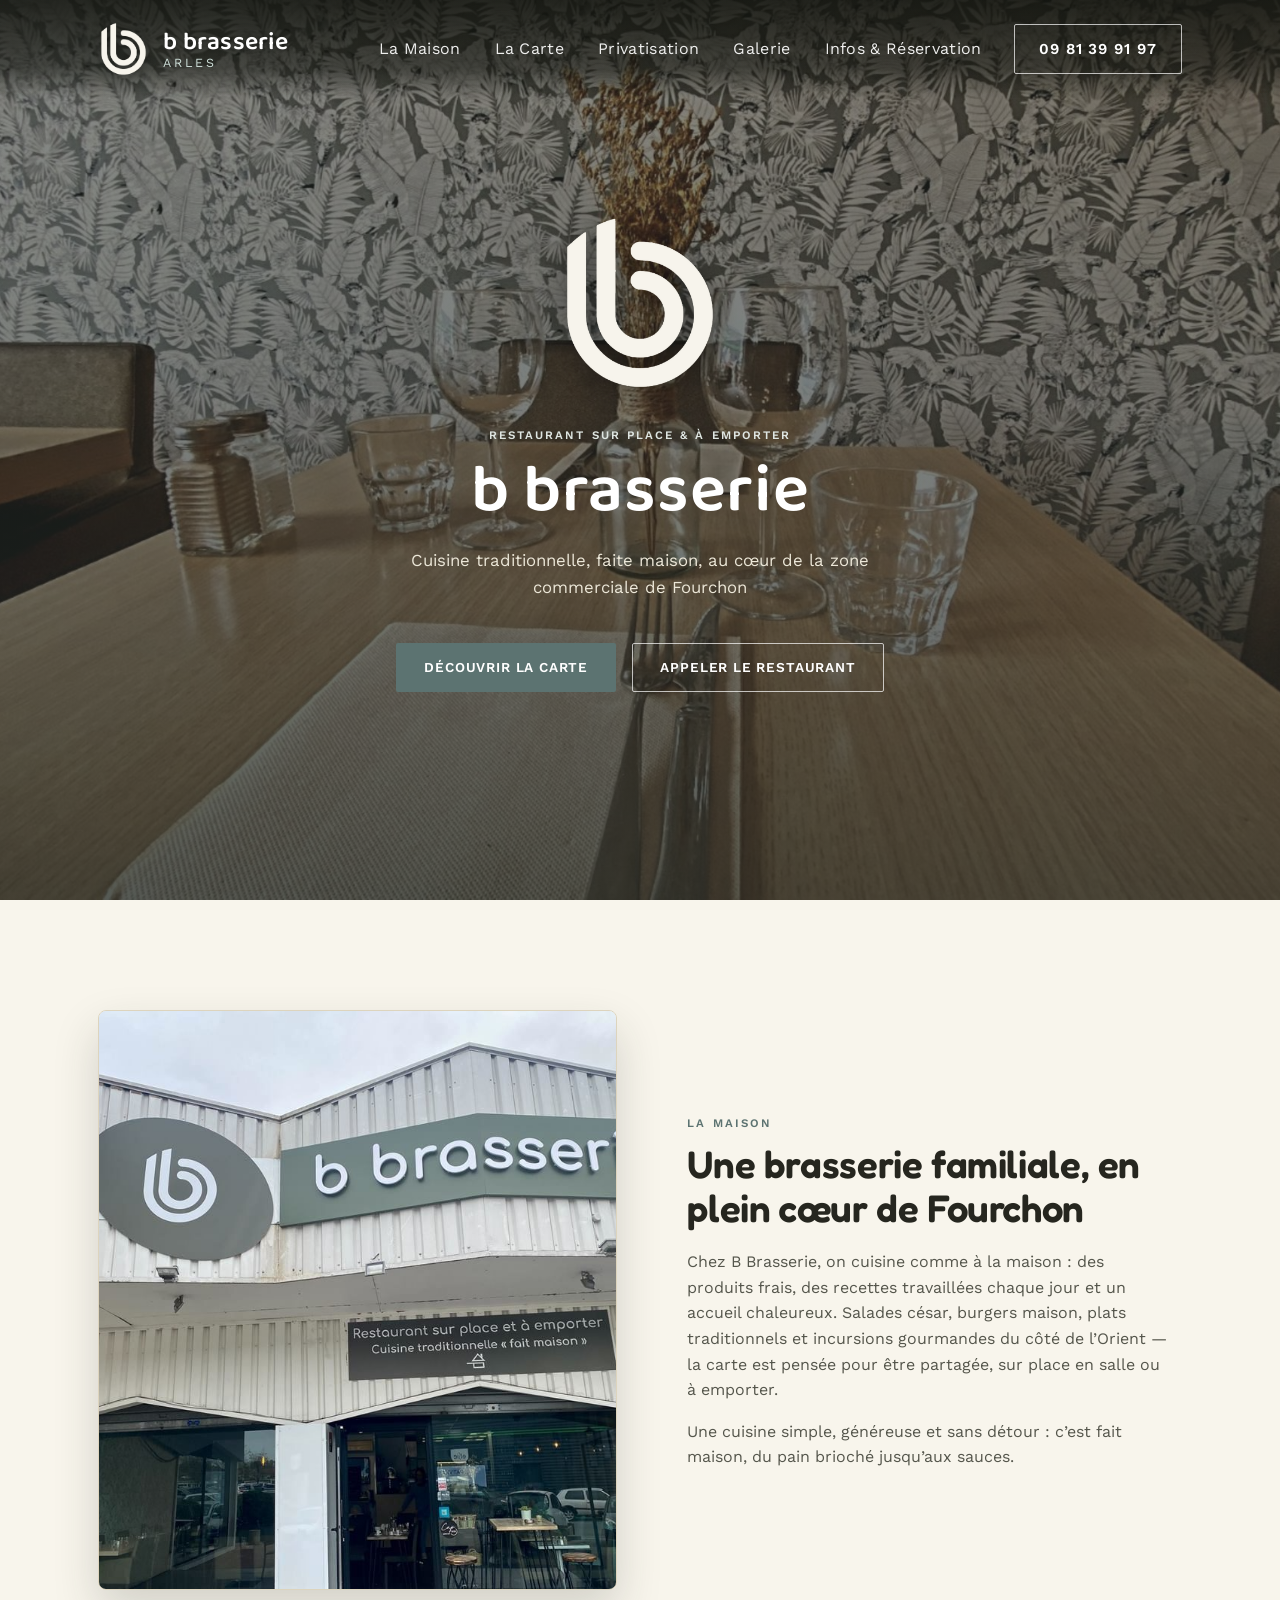
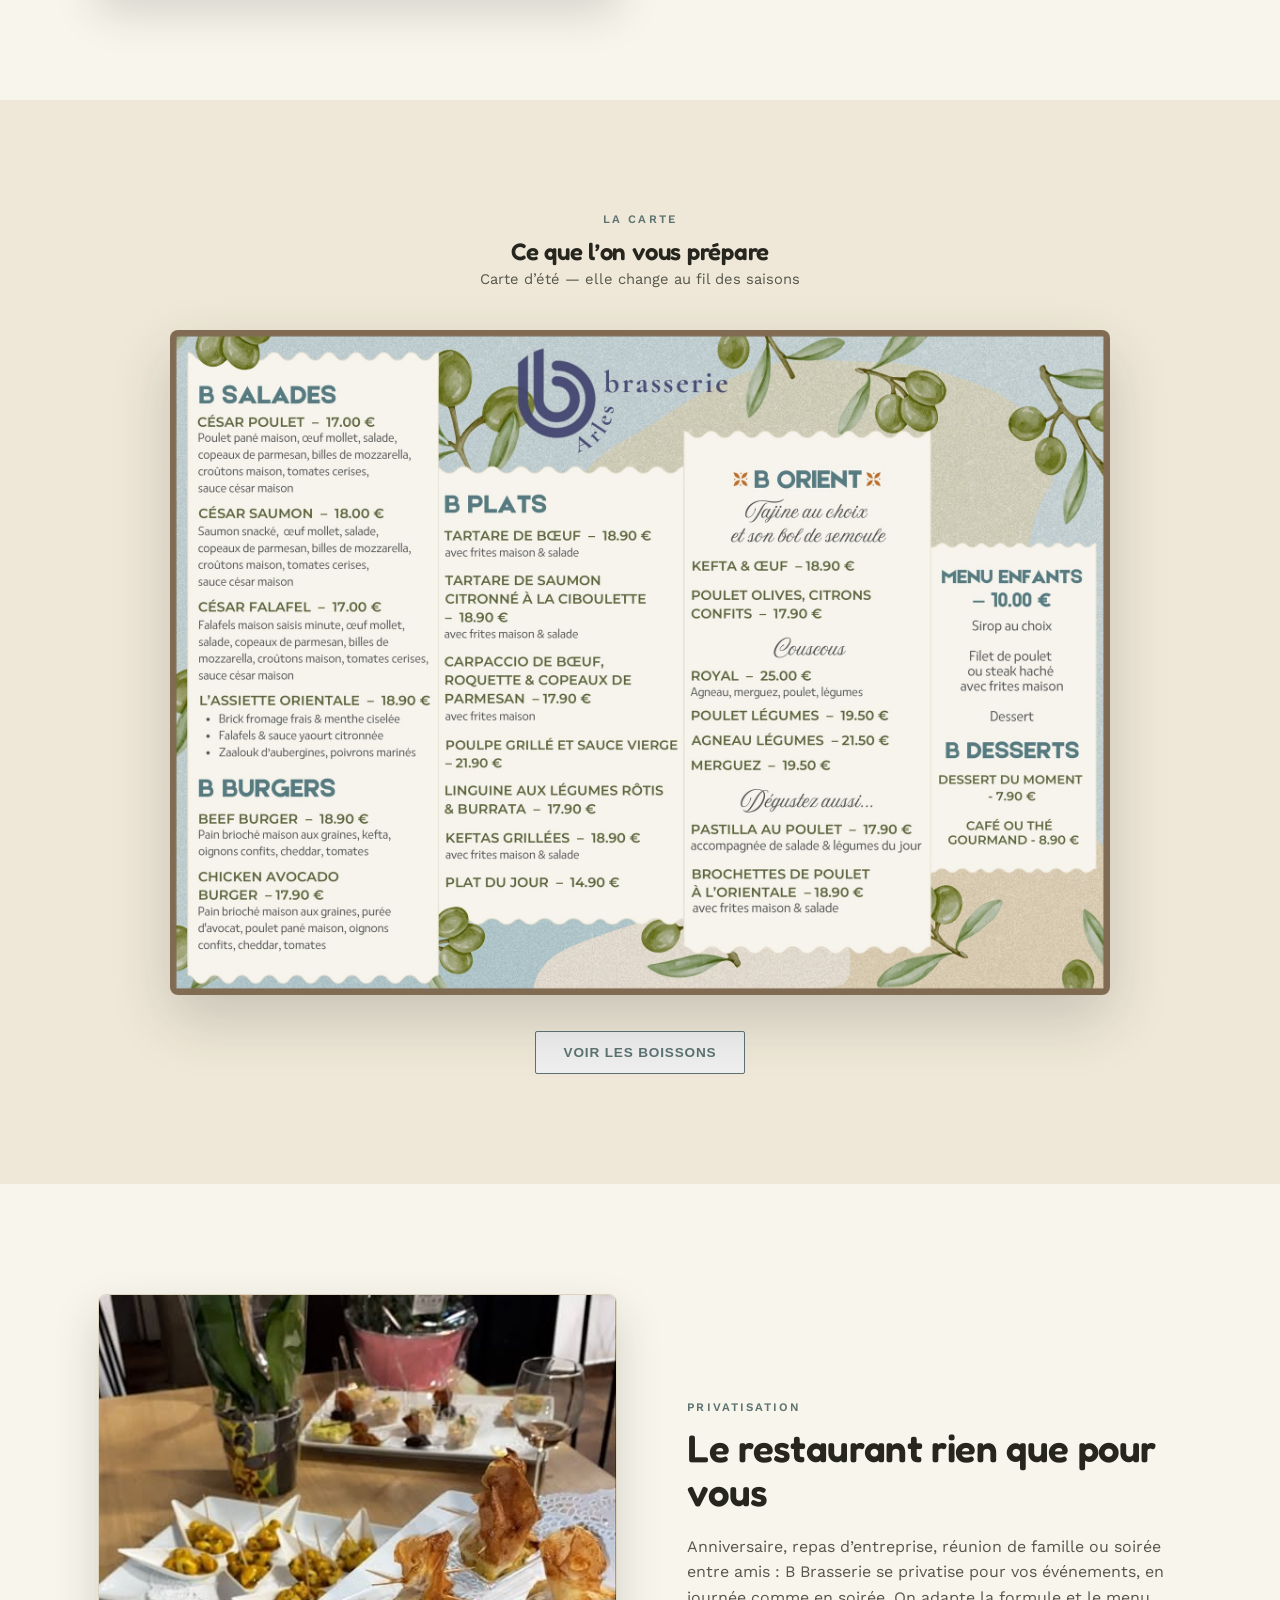
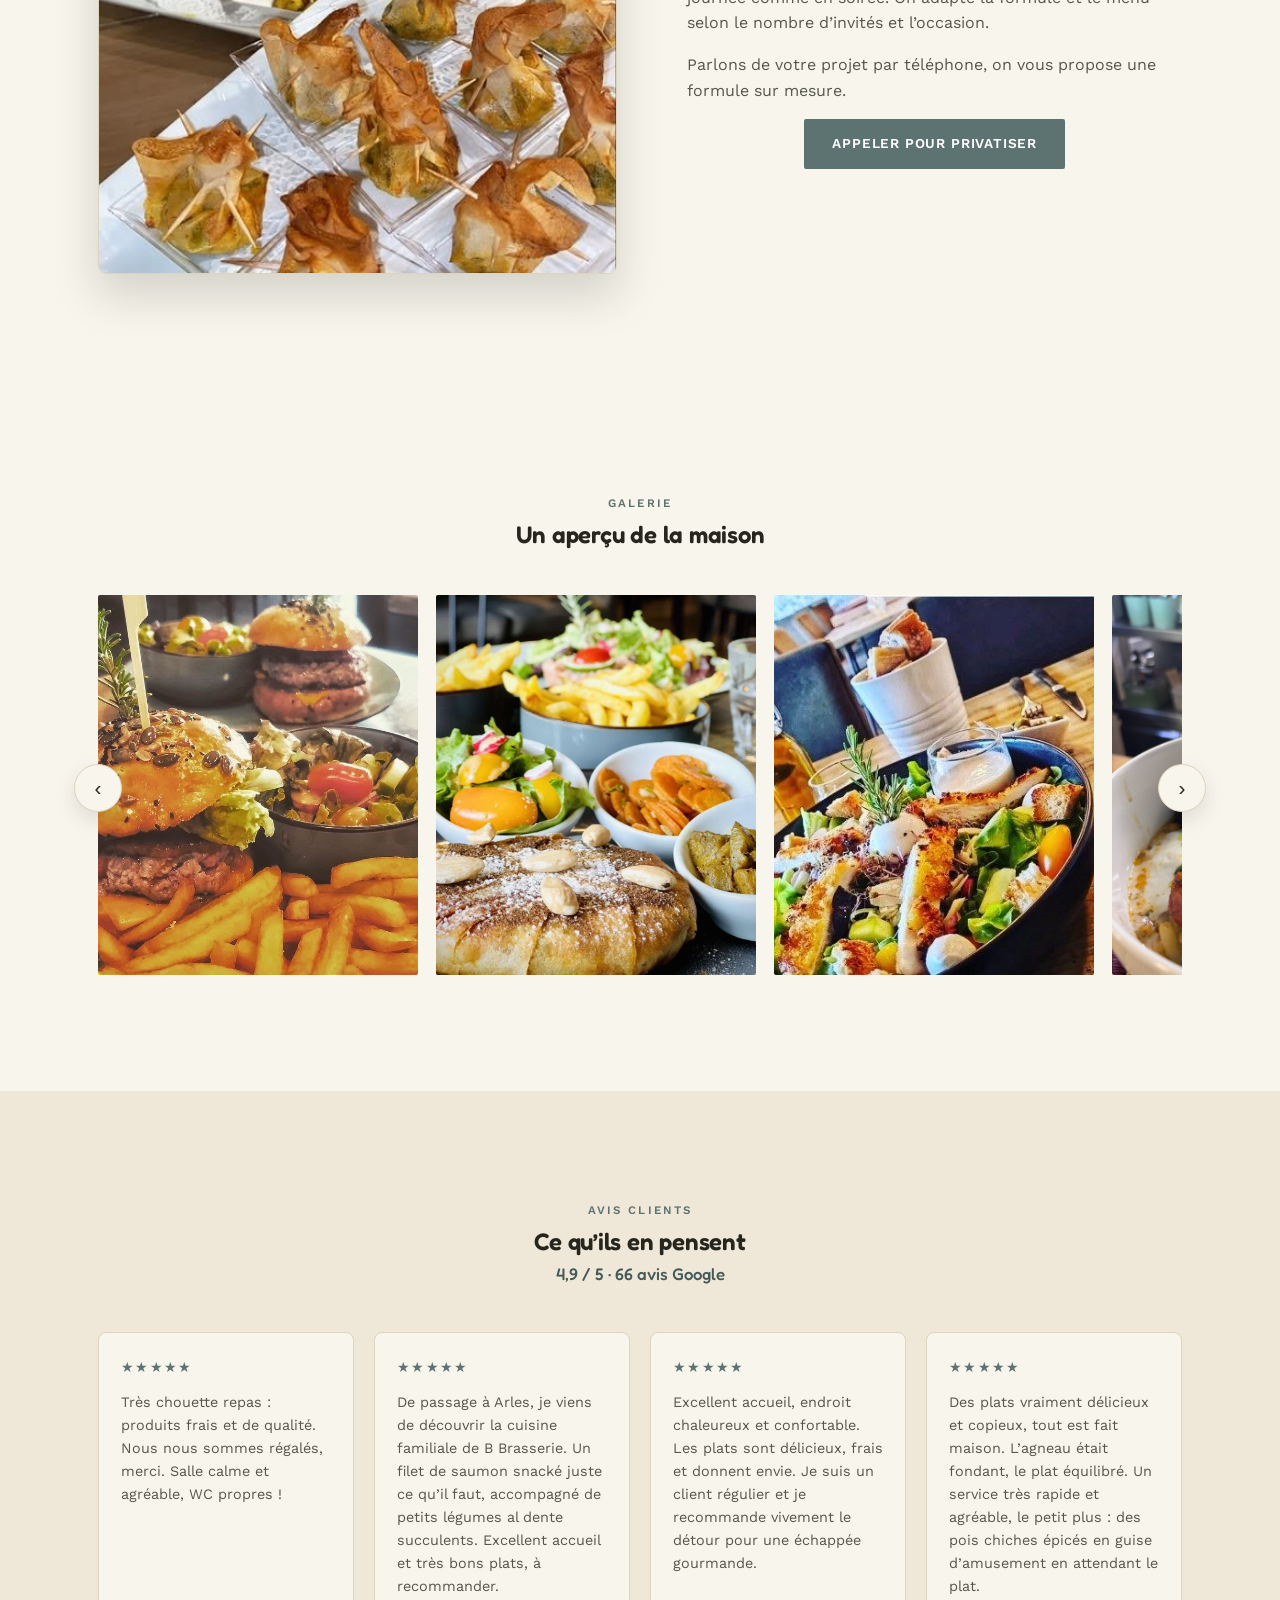
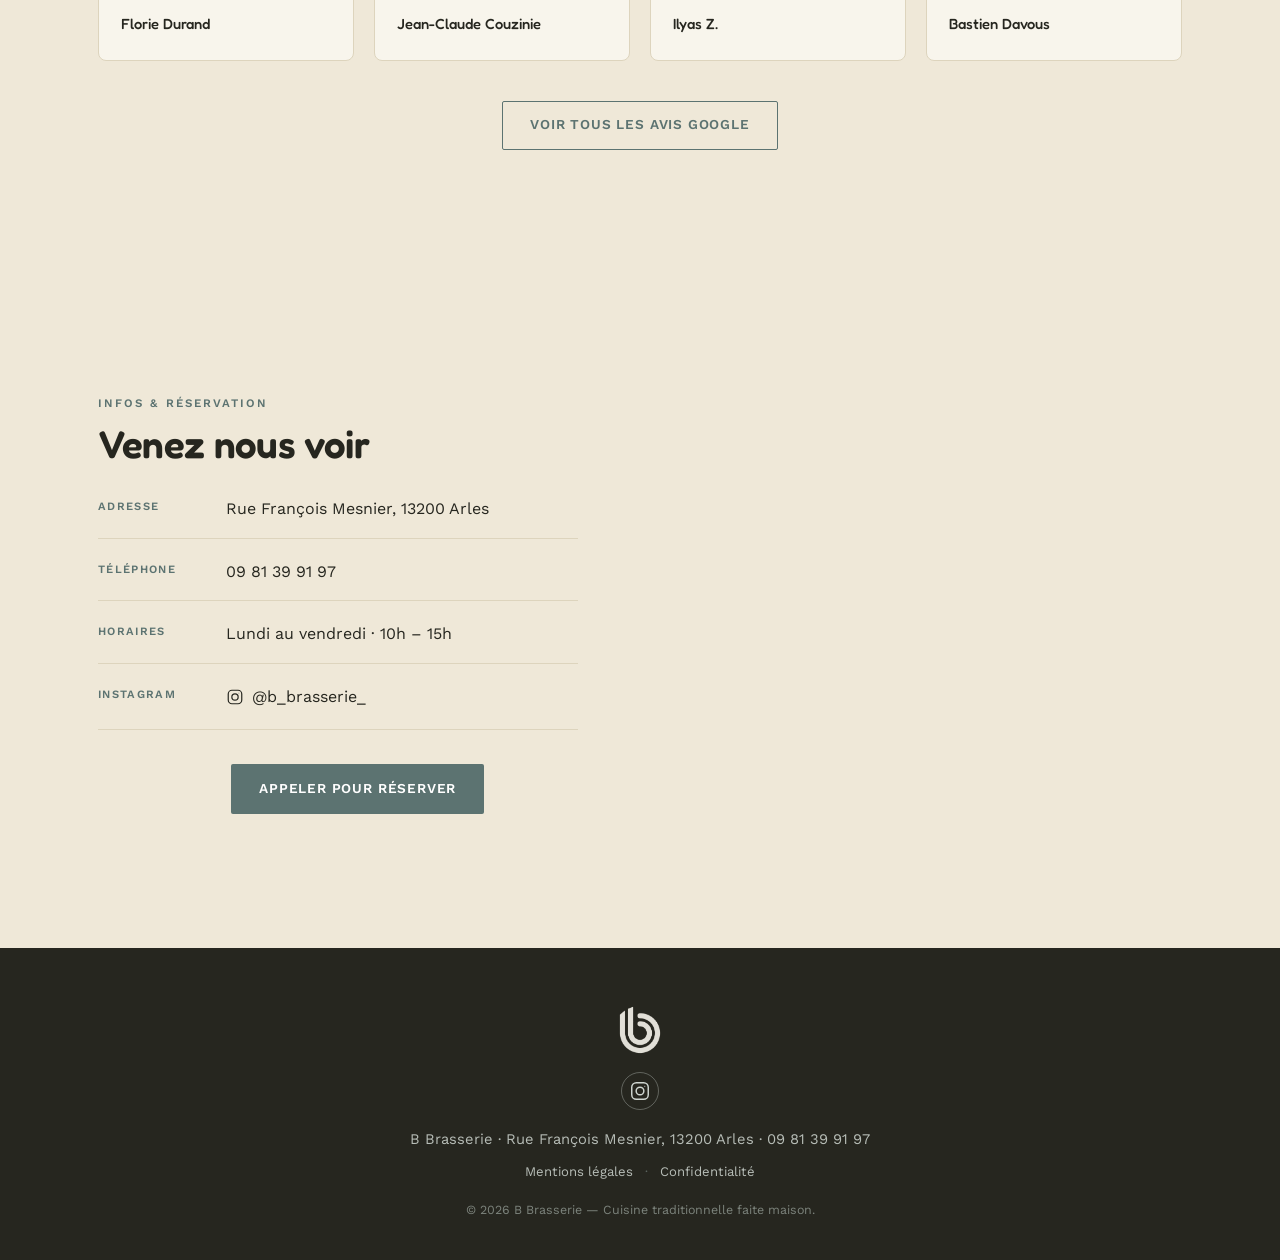
==== commit e0a92ad3: "Ajoute une section Avis clients (Google) entre la galerie et les infos" ====
--- a/index.html
+++ b/index.html
@@ -166,6 +166,42 @@
     </div>
   </section>
 
+  <!-- AVIS -->
+  <section class="section section-alt" id="avis">
+    <div class="wrap">
+      <p class="eyebrow center">Avis clients</p>
+      <h2 class="center">Ce qu&rsquo;ils en pensent</h2>
+      <p class="center reviews-rating">4,9&nbsp;/&nbsp;5 &middot; 66 avis Google</p>
+
+      <div class="reviews-grid">
+        <article class="review-card">
+          <div class="review-stars" aria-hidden="true">★★★★★</div>
+          <p class="review-quote">Très chouette repas&nbsp;: produits frais et de qualité. Nous nous sommes régalés, merci. Salle calme et agréable, WC propres&nbsp;!</p>
+          <p class="review-author">Florie Durand</p>
+        </article>
+        <article class="review-card">
+          <div class="review-stars" aria-hidden="true">★★★★★</div>
+          <p class="review-quote">De passage à Arles, je viens de découvrir la cuisine familiale de B Brasserie. Un filet de saumon snacké juste ce qu&rsquo;il faut, accompagné de petits légumes al dente succulents. Excellent accueil et très bons plats, à recommander.</p>
+          <p class="review-author">Jean-Claude Couzinie</p>
+        </article>
+        <article class="review-card">
+          <div class="review-stars" aria-hidden="true">★★★★★</div>
+          <p class="review-quote">Excellent accueil, endroit chaleureux et confortable. Les plats sont délicieux, frais et donnent envie. Je suis un client régulier et je recommande vivement le détour pour une échappée gourmande.</p>
+          <p class="review-author">Ilyas Z.</p>
+        </article>
+        <article class="review-card">
+          <div class="review-stars" aria-hidden="true">★★★★★</div>
+          <p class="review-quote">Des plats vraiment délicieux et copieux, tout est fait maison. L&rsquo;agneau était fondant, le plat équilibré. Un service très rapide et agréable, le petit plus&nbsp;: des pois chiches épicés en guise d&rsquo;amusement en attendant le plat.</p>
+          <p class="review-author">Bastien Davous</p>
+        </article>
+      </div>
+
+      <div class="menu-flip-actions">
+        <a href="https://www.google.com/maps/search/?api=1&query=B+Brasserie+Rue+Fran%C3%A7ois+Mesnier+Arles" class="btn btn-outline-dark" target="_blank" rel="noopener">Voir tous les avis Google</a>
+      </div>
+    </div>
+  </section>
+
   <!-- INFOS & RESERVATION -->
   <section class="section section-alt" id="infos">
     <div class="wrap split split-reverse">
--- a/css/style.css
+++ b/css/style.css
@@ -289,6 +289,26 @@
 .gallery-arrow-prev{ left:-24px; }
 .gallery-arrow-next{ right:-24px; }
 
+/* ---------- Reviews ---------- */
+.reviews-rating{ font-family: var(--serif); font-weight:500; color: var(--sage-dark); font-size:1.05rem; margin-top:-.4em; margin-bottom:2.6em; }
+.reviews-grid{
+  display:grid;
+  grid-template-columns: repeat(4, 1fr);
+  gap: 20px;
+  margin-bottom: 40px;
+}
+.review-card{
+  background: var(--cream);
+  border: 1px solid var(--line);
+  border-radius: 8px;
+  padding: 24px 22px;
+  display:flex;
+  flex-direction:column;
+}
+.review-stars{ color: var(--sage); letter-spacing:.1em; font-size:.85rem; margin-bottom:12px; }
+.review-quote{ font-size:.9rem; color: var(--ink-soft); flex:1; margin-bottom:14px; }
+.review-author{ font-family: var(--serif); font-weight:500; font-size:.92rem; color: var(--ink); margin:0; }
+
 /* ---------- Info list ---------- */
 .info-list{
   display:grid;
@@ -358,6 +378,7 @@
   .split-reverse .split-text{ order:2; }
   .gallery img{ width: 260px; height: 320px; }
   .split-photo img{ height: 440px; }
+  .reviews-grid{ grid-template-columns: 1fr 1fr; }
 }
 
 @media (max-width: 800px){
@@ -390,4 +411,5 @@
   .hero-actions .btn{ width:100%; }
   .info-list > div{ flex-direction:column; gap:4px; }
   .info-list dt{ width:auto; }
-}
+  .reviews-grid{ grid-template-columns: 1fr; }
+}
